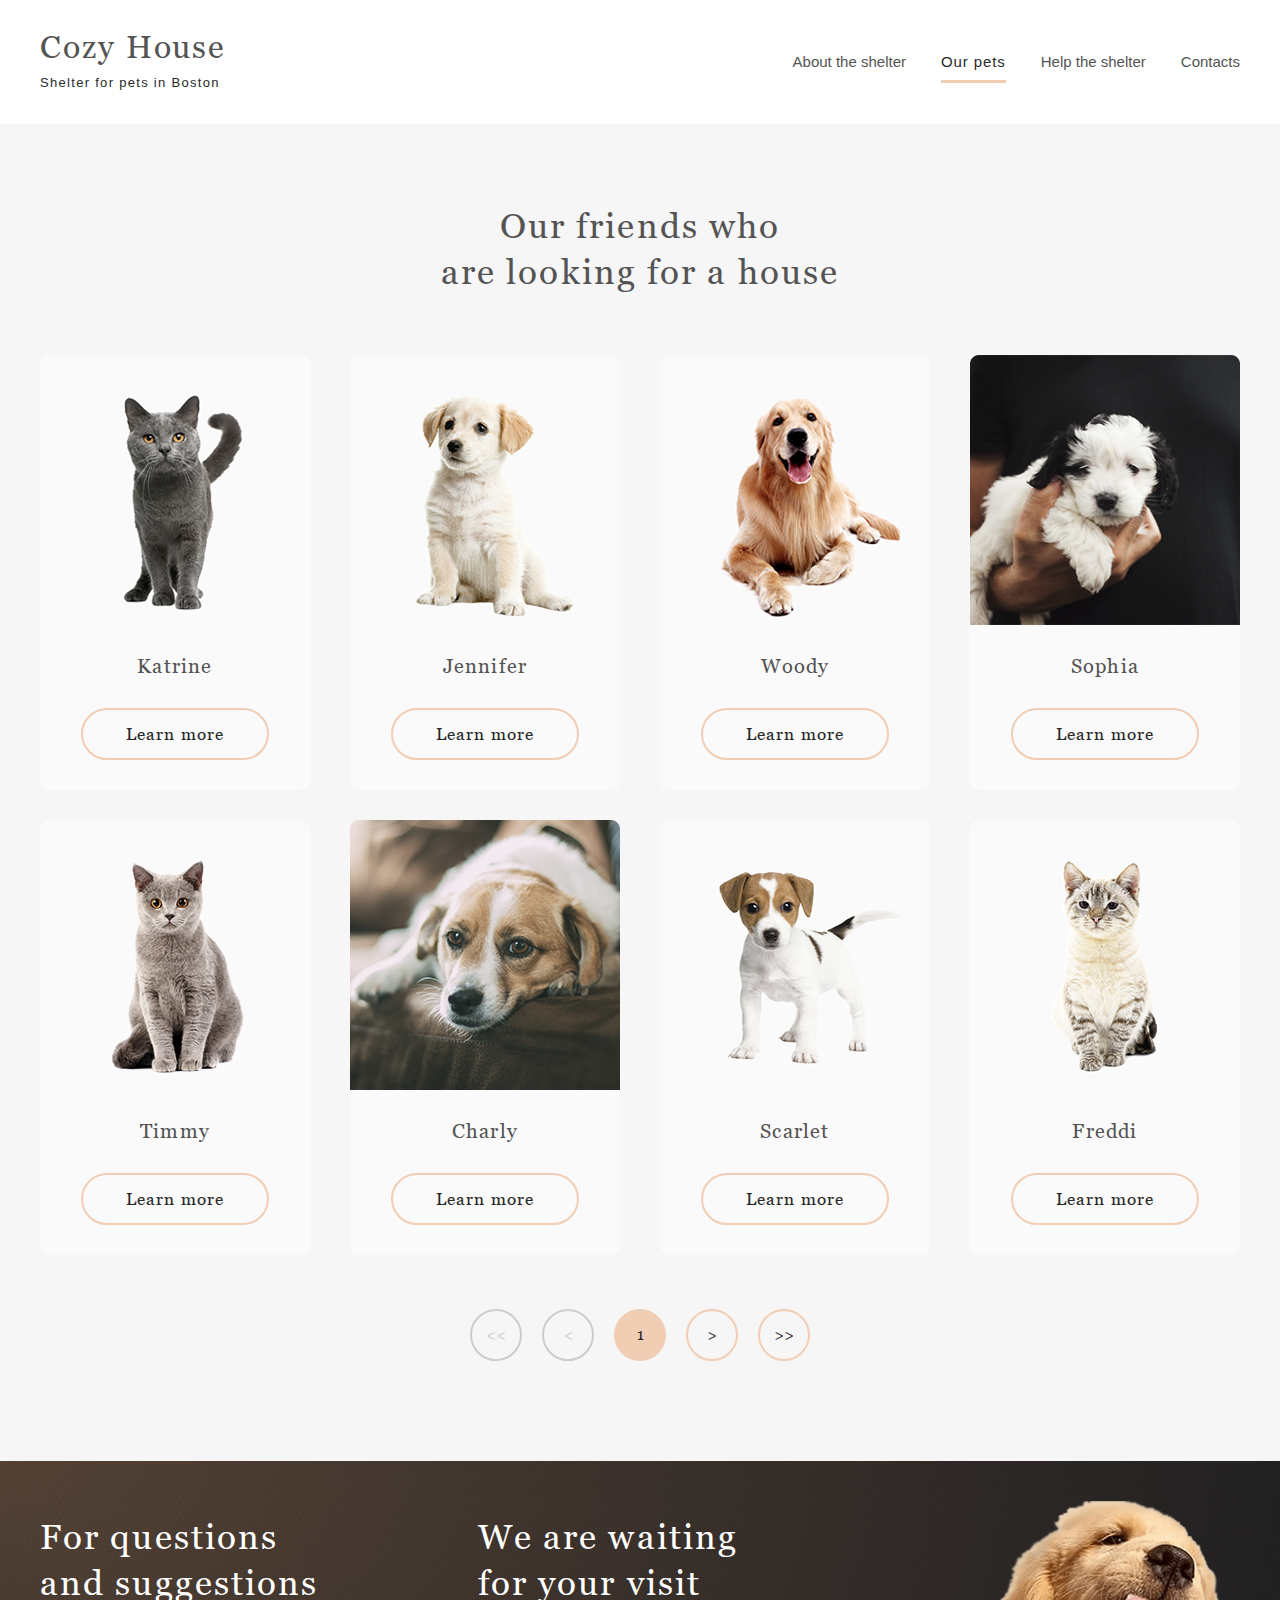
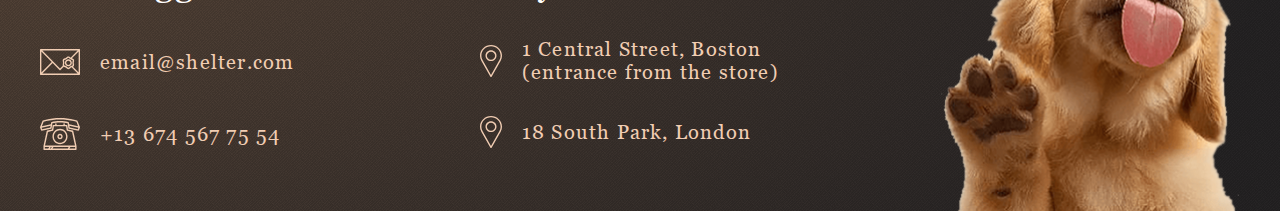
==== pages/pets/index.html @ 74ab8705 "Shelter" ====
<!DOCTYPE html>
<html lang="ru" class="page">

<head>
  <meta charset="UTF-8">
  <meta name="viewport" content="width=device-width, initial-scale=1.0">
  <link rel="shortcut icon" href="favicon.ico" type="image/x-icon">
  <meta http-equiv="X-UA-Compatible" content="ie=edge">
  <meta name="theme-color" content="#111111">
  <title>Our Pets</title>
  <link rel="preload" href="fonts/Georgia.woff2" as="font" type="font/woff2" crossorigin>
  <link rel="preload" href="fonts/GeorgiaItalic.woff2" as="font" type="font/woff2" crossorigin>
  <link rel="preload" href="fonts/ArialBlack.woff2" as="font" type="font/woff2" crossorigin>
  <link rel="preload" href="fonts/Arial-ItalicMT.woff2" as="font" type="font/woff2" crossorigin>
  <link rel="stylesheet" href="vendor.css">
  <link rel="stylesheet" href="main.css">
  <script defer src="script.js"></script>
</head>

<body class="page__body">
  <div class="site-container">
    <header class="header header--our-friends">
      <div class="container">
        <div class="header__inner">
          <div class="logo">
            <a href="#" class="logo__link logo__link--our-friends">
              <span class="logo__title logo__title--our-friends">Cozy House</span>
              <span class="logo__subtitle p logo__subtitle--our-friends">Shelter for pets in Boston</span>
            </a>
          </div>
          <nav class="nav">
            <ul class="list-reset nav__list p">
              <li class="nav__item ">
                <a href="" class="nav__link nav__link--our-friends" href="#">About the shelter</a>
              </li>
              <li class="nav__item">
                <a href="" class="nav__link  link-active--our-friends" href="#">Our pets</a>
              </li>
              <li class="nav__item">
                <a href="" class="nav__link nav__link--our-friends" href="#Help">Help the shelter</a>
              </li>
              <li class="nav__item">
                <a href="" class="nav__link nav__link--our-friends" href="#Footer" data-scroll>Contacts</a>
              </li>
            </ul>
          </nav>
        </div>
      </div>
    </header>
    <main class="main">
      <section class="our-friend section-offset">
        <div class="container">
          <div class="our-friend-inner">
            <hi class="visually-hidden">Cozy House</hi>
            <h3 class="center">
              Our friends who <br>
              are looking for a house
            </h3>
            <div class="our-friend-slider">
              <ul class="list-reset card-list">
                <li class="card-item">
                  <img src="../../assets/img2/pets-katrine.png" alt="Cat" class="card-img">
                  <h4>
                    Katrine
                  </h4>
                  <a href="" class="card-btn">
                    Learn more
                  </a>
                </li>
                <li class="card-item">
                  <img src="../../assets/img/pets-jennifer.png" alt="Cat" class="card-img">
                  <h4>
                    Jennifer
                  </h4>
                  <a href="" class="card-btn">
                    Learn more
                  </a>
                </li>
                <li class="card-item">
                  <img src="../../assets/img2/pets-woody.png" alt="Cat" class="card-img">
                  <h4>
                    Woody
                  </h4>
                  <a href="" class="card-btn">
                    Learn more
                  </a>
                </li>
                <li class="card-item">
                  <img src="../../assets/img2/pets-sofia.png" alt="Cat" class="card-img">
                  <h4>
                    Sophia
                  </h4>
                  <a href="" class="card-btn">
                    Learn more
                  </a>
                </li>
                <li class="card-item">
                  <img src="../../assets/img2/pets-timmy.png" alt="Cat" class="card-img">
                  <h4>
                    Timmy
                  </h4>
                  <a href="" class="card-btn">
                    Learn more
                  </a>
                </li>
                <li class="card-item">
                  <img src="../../assets/img2/pets-charly.png" alt="Cat" class="card-img">
                  <h4>
                    Charly
                  </h4>
                  <a href="" class="card-btn">
                    Learn more
                  </a>
                </li>
                <li class="card-item">
                  <img src="../../assets/img2/pets-scarlet.png" alt="Cat" class="card-img">
                  <h4>
                    Scarlet
                  </h4>
                  <a href="" class="card-btn">
                    Learn more
                  </a>
                </li>
                <li class="card-item">
                  <img src="../../assets/img2/pets-freddi.png" alt="Cat" class="card-img">
                  <h4>
                    Freddi
                  </h4>
                  <a href="" class="card-btn">
                    Learn more
                  </a>
                </li>
              </ul>
            </div>
            <div class="our-friend-buttons">
              <button class="btn-reset btn-slider-prev">
                &lt&lt
              </button>
              <button class="btn-reset btn-slider-prev">
                &lt
              </button>
              <button class="btn-reset btn-slider-active">
                1
              </button>
              <button class="btn-reset btn-slider-next">
                &gt
              </button>
              <button class="btn-reset btn-slider-next">
                &gt&gt
              </button>

            </div>
          </div>
        </div>

      </section>
    </main>

    <footer class="footer" id="footer">
      <div class="container">
        <div class="footer-inner">
          <div class="footer-column__rigth">
            <h3 class="footer-title__rigth">
              For questions <br> and suggestions
            </h3>
            <ul class="list-reset footer-list__rigth">
              <li class="footer-item">
                <img class="footer-link-img" src="../../assets/icons/icon-email.svg" alt="email">
                <h4 class="footer-link-title">
                  <a href="mailto:email@shelter.com" class="footer-link">

                    email@shelter.com
                  </a>
                </h4>

              </li>
              <li class="footer-item">
                <img class="footer-link-img" src="../../assets/icons/icon-phone.svg" alt="phone">
                <h4 class="footer-link-title">
                  <a href="tel:+136745677554" class="footer-link">

                    +13 674 567 75 54
                  </a>
                </h4>
              </li>
            </ul>
          </div>
          <div class="footer-column__center">
            <h3 class="footer-title__center">
              We are waiting <br> for your visit
            </h3>
            <ul class="list-reset footer-list__center">
              <li class="footer-item">
                <img class="footer-link-img" src="../../assets/icons/icon-marker.svg" alt="marker">
                <h4 class="footer-link-title">
                  <a href="https://www.google.com/maps/search/" class="footer-link">
                    1 Central Street, Boston <br> (entrance from the store)
                  </a>
                </h4>
              </li>
              <li class="footer-item">
                <img class="footer-link-img" src="../../assets/icons/icon-marker.svg" alt="marker">
                <h4 class="footer-link-title">
                  <a href="https://www.google.com/maps/search/" class="footer-link">

                    18 South Park, London
                  </a>
                </h4>
              </li>
            </ul>
          </div>

          <img src="../../assets/img/footer-puppy.png" alt="puppy" class="footer-img">
        </div>
      </div>
    </footer>

  </div>
</body>

</html>
---- pages/pets/main.css ----
:root {
  --font-family: 'Georgia', serif;
  --content-width: 1200px;
  --container-offset: 40px;
  --container-width: calc(var(--content-width) + (var(--container-offset) * 2));
  --color-primary: rgba(241, 205, 179, 1);
  --color-primary-light: rgba(253, 220, 196, 1);
  --color-light-l: #F6F6F6;
  --color-light-s: #FAFAFA;
  --color-dark-l: rgba(84, 84, 84, 1);
  --color-light-xl: rgba(255, 255, 255, 1);
  --color-dark-3xl: rgba(41, 41, 41, 1);
  --color-dark-s: rgba(205, 205, 205, 1);
  --color-dark-m: rgb(178, 178, 178);
  --color-light-xl: #FFFFFF;
}


.custom-checkbox__field:checked + .custom-checkbox__content::after {
  opacity: 1;
}

.custom-checkbox__field:focus + .custom-checkbox__content::before {
  outline: 2px solid #f00;
  outline-offset: 2px;
}

.custom-checkbox__field:disabled + .custom-checkbox__content {
  opacity: 0.4;
  pointer-events: none;
}

/* stylelint-disable */

/* @font-face {
  font-family: "Georgia";
  src: url("../../asset/fonts/Georgia.woff2") format("woff2");
  font-weight: 400;
  font-display: swap;
  font-style: normal;
} */
@font-face {
    font-family: 'Georgia';
    src: url('../../assets/fonts/Georgia.woff2') format('woff2');
    font-weight: normal;
    font-style: normal;
    font-display: swap;
}
@font-face {
  font-family: "GeorgiaItalic";
  src: url("../../asset/fonts/GeorgiaItalic.woff2") format("woff2");
  font-weight: 400;
  font-display: swap;
  font-style: italic;
}
@font-face {
  font-family: "Arial";
  src: url("../../asset/fonts/Arial.woff2") format("woff2");
  font-weight: 400;
  font-display: swap;
  font-style: normal;
}
@font-face {
  font-family: "Arial-ItalicMT";
  src: url("../../asset/fonts/Arial-ItalicMT.woff2") format("woff2");
  font-weight: 400;
  font-display: swap;
  font-style: italic;
}
html {
  -webkit-box-sizing: border-box;
  box-sizing: border-box;
}

*,
*::before,
*::after {
  -webkit-box-sizing: inherit;
  box-sizing: inherit;
  font-weight: normal;
  letter-spacing: normal;
  margin: 0;
  scroll-behavior: smooth;
}

.page {
  height: 100%;
  font-family: var(--font-family, sans-serif);
  -webkit-text-size-adjust: 100%;
  scroll-behavior: smooth;
}

.page__body {
  margin: 0;
  min-width: 320px;
  min-height: 100%;
  font-size: 16px;
}

img {
  height: auto;
  max-width: 100%;
  -o-object-fit: cover;
  object-fit: cover;
}

a {
  text-decoration: none;
  letter-spacing: 0.06em;
  cursor: pointer;
}

.site-container {
  overflow: hidden;
}

.is-hidden {
  display: none !important;
  /* stylelint-disable-line declaration-no-important */
}

.btn-reset {
  border: none;
  padding: 0;
  background: transparent;
  cursor: pointer;
}

.list-reset {
  list-style: none;
  margin: 0;
  padding: 0;
}

.input-reset {
  -webkit-appearance: none;
  -moz-appearance: none;
  appearance: none;
  border: none;
  border-radius: 0;
  background-color: #fff;
}
.input-reset::-webkit-search-decoration, .input-reset::-webkit-search-cancel-button, .input-reset::-webkit-search-results-button, .input-reset::-webkit-search-results-decoration {
  display: none;
}

.visually-hidden {
  position: absolute;
  overflow: hidden;
  margin: -1px;
  border: 0;
  padding: 0;
  width: 1px;
  height: 1px;
  clip: rect(0 0 0 0);
}

.container {
  margin: 0 auto;
  padding: 0 var(--container-offset);
  max-width: var(--container-width);
}

.js-focus-visible :focus:not(.focus-visible) {
  outline: none;
}

.centered {
  text-align: center;
}

.dis-scroll {
  position: fixed;
  left: 0;
  top: 0;
  overflow: hidden;
  width: 100%;
  height: 100vh;
  -ms-scroll-chaining: none;
  overscroll-behavior: none;
}

.page--ios .dis-scroll {
  position: relative;
}

.section-offset {
  padding: 80px 0 100px 0;
}

p, .p {
  font-family: "Arial", sans-serif;
  font-style: normal;
  font-weight: 400;
  font-size: 0.9375em;
  line-height: 155%;
}

.p-s {
  font-family: "Arial";
  font-style: italic;
  font-weight: 400;
  font-size: 0.75em;
  line-height: 150%;
  color: var(--color-dark-m);
}

h1 {
  letter-spacing: 0.06em;
  margin: 0;
}

h2 {
  font-size: 2.75em;
  line-height: 57px;
  color: var(--color--light-xl);
}

h2 {
  font-size: 2.75em;
  line-height: 130%;
  color: var(--color-light-xl);
}

h3 {
  font-size: 2.1875em;
  line-height: 130%;
  letter-spacing: 0.06em;
  color: var(--color-dark-l);
}

h4 {
  font-size: 1.25em;
  line-height: 115%;
  letter-spacing: 0.06em;
  color: var(--color-dark-l);
}

h5 {
  font-size: 1.0625em;
  line-height: 110%;
  letter-spacing: 0.06em;
  color: var(--color-dark-l);
}

.btn {
  font-size: 1.06em;
  line-height: 130%;
  letter-spacing: 0.06em;
  color: var(--color-dark-3xl);
  padding: 15px 45px;
  background: var(--color-primary);
  border-radius: 100px;
  transition: all 0.3s;
}

.btn:hover{
  background: var(--color-primary-light);
 transition: all 0.3s;
}
.card-btn {
  font-size: 1.0625em;
  line-height: 130%;
  letter-spacing: 0.06em;
  color: var(--color-dark-3xl);
  padding: 13px 43px;
  background: transparent;
  border: 2px solid var(--color-primary);
  border-radius: 100px;
  transition: all 0.3s;
}

.card-btn:hover{
  background-color: var(--color-primary-light);
  transition: all 0.3s;}

.center {
  text-align: center;
  margin-bottom: 60px;
}

.header--our-friends {
  background-color: var(--color-light-xl);
  padding: 30px 0;
}

.header__inner {
  display: -webkit-box;
  display: -ms-flexbox;
  display: flex;
  -webkit-box-align: center;
  -ms-flex-align: center;
  align-items: center;
  -webkit-box-pack: justify;
  -ms-flex-pack: justify;
  justify-content: space-between;
}
.logo__link--our-friends {
    display: flex;
  flex-direction: column;
  
  margin: 0;
  color: var(--color-dark-l);
}
.logo__title--our-friends {
  font-family: 'Georgia';
  font-style: normal;
  font-weight: 400;
  font-size: 32px;
  line-height: 110%;
  letter-spacing: 0.06em;
  color: var(--color-primary);
  line-height: 110%;
  margin-bottom: 8px;
  color: var(--color-dark-l);
}



.logo__subtitle--our-friends {
  font-family: "Arial";
  font-style: normal;
  font-weight: 400;
  font-size: 13px;
  line-height: 160%;
  letter-spacing: 0.1em;
  color: var(--color-dark-3xl);
}

.nav__list {
  display: -webkit-box;
  display: -ms-flexbox;
  display: flex;
  -webkit-box-pack: justify;
  -ms-flex-pack: justify;
  justify-content: space-between;
  -webkit-box-align: center;
  -ms-flex-align: center;
  align-items: center;
  gap: 35px;
}

.nav__link--our-friends {
  position: relative;
  line-height: 160%;
  letter-spacing:0;
  color: var(--color-dark-l);
  -webkit-transition: all 0.5s;
  -o-transition: all 0.5s;
  transition: all 0.5s;
  padding: 10px 0;
}

.nav__link--our-friends::before {
  position: absolute;
  content: "";
  width: 0;
  left: 0;
  background-color: var(--color-primary);
  height: 3px;
  bottom: -2px;
  -webkit-transition: all 0.5s;
  -o-transition: all 0.5s;
  transition: all 0.5s;
}

.nav__link--our-friends:hover::before {
  width: 100%;
  right: auto;
  left: 0;
}

.link-active--our-friends {
  color: var(--color-dark-3xl);
  padding: 10px 0;
  border-bottom: 3px solid var(--color-primary);
}

.our-friend {
  background-color: var(--color-light-l);
}

.our-friend-inner {
  display: -webkit-box;
  display: -ms-flexbox;
  display: flex;
  -webkit-box-orient: vertical;
  -webkit-box-direction: normal;
  -ms-flex-direction: column;
  flex-direction: column;
}

.our-friend-slider {
  display: -webkit-box;
  display: -ms-flexbox;
  display: flex;
  -webkit-box-align: center;
  -ms-flex-align: center;
  align-items: center;
  -webkit-box-pack: justify;
  -ms-flex-pack: justify;
  justify-content: space-between;
  margin-bottom: 54px;
}

.card-list {
  display: -webkit-box;
  display: -ms-flexbox;
  display: flex;
  -webkit-box-align: center;
  -ms-flex-align: center;
  align-items: center;
  -webkit-box-pack: justify;
  -ms-flex-pack: justify;
  justify-content: space-between;
  flex-wrap: wrap;
  gap: 30px 40px;
}

.card-item {
  display: -webkit-box;
  display: -ms-flexbox;
  display: flex;
  -webkit-box-align: center;
  -ms-flex-align: center;
  align-items: center;
  -webkit-box-pack: justify;
  -ms-flex-pack: justify;
  justify-content: space-between;
  -webkit-box-orient: vertical;
  -webkit-box-direction: normal;
  -ms-flex-direction: column;
  flex-direction: column;
  background-color: var(--color-light-s);
  padding-bottom: 30px;
  border-radius: 9px;
  transition: all 0.3s;
}

.card-item:hover{
  box-shadow: 0px 2px 35px 14px rgba(13, 13, 13, 0.04);
  transition: all 0.3s;
}
.card-img {
  margin-bottom: 30px;
}

.card-item h4 {
  margin-bottom: 30px;
}
.card-item:hover .card-btn{
 border-color: var(--color-primary-light); 
 background-color: var(--color-primary-light);
transition: all 0.3s;
}


.btn-slider {
  display: -webkit-box;
  display: -ms-flexbox;
  display: flex;
  -webkit-box-pack: center;
  -ms-flex-pack: center;
  justify-content: center;
  -webkit-box-align: center;
  -ms-flex-align: center;
  align-items: center;
  width: 52px;
  height: 52px;
  border: 2px solid var(--color-primary);
  -webkit-box-sizing: border-box;
  box-sizing: border-box;
  border-radius: 100%;
  -webkit-transition: 0.5s;
  -o-transition: 0.5s;
  transition: 0.5s;
}

.btn-slider:hover {
  background-color: var(--color-primary);
  -webkit-transition: 0.5s;
  -o-transition: 0.5s;
  transition: 0.5s;
}

.our-friend__link {
  -ms-flex-item-align: center;
  -ms-grid-row-align: center;
  align-self: center;
  -webkit-box-flex: 0;
  -ms-flex-positive: 0;
  flex-grow: 0;
}

.our-friend-buttons {
  display: -webkit-box;
  display: -ms-flexbox;
  display: flex;
  -webkit-box-pack: center;
  -ms-flex-pack: center;
  justify-content: center;
  -webkit-box-align: center;
  -ms-flex-align: center;
  align-items: center;
  gap: 20px;
}

.btn-slider-prev {
  color: var(--color-dark-s);
  width: 52px;
  height: 52px;
  border: 2px solid var(--color-dark-s);
  border-radius: 100px;
}

.btn-slider-active {
  color: var(--color-dark-3xl);
  width: 52px;
  height: 52px;
  background-color: var(--color-primary);
  border-radius: 100px;
}

.btn-slider-next {
  color: var(--color-dark-3xl);
  width: 52px;
  height: 52px;
  border: 2px solid var(--color-primary);
  border-radius: 100px;
}

.footer {
  background: url("../../assets/img/backgroung.png"), radial-gradient(100% 215.42% at 0% 0%, #5B483A 0%, #262425 100%), #211F20;
  padding-top: 40px;
}

.footer-inner {
  display: -webkit-box;
  display: -ms-flexbox;
  display: flex;
  -webkit-box-pack: justify;
  -ms-flex-pack: justify;
  justify-content: space-between;

}

.footer-title__rigth {
  color: var(--color-light-xl);
  margin-bottom: 40px;
  margin-top: 14px;
  letter-spacing: 0.06em;
}

.footer-list__rigth {
  display: flex;
  flex-direction: column;
}
.footer-list__rigth .footer-item:first-child{
  margin-bottom: 40px;
}

.footer-title__center {
  color: var(--color-light-xl);
  margin-bottom: 32px;
  margin-top: 14px;
  letter-spacing: 0.06em;
  margin-left: -2px;
}

.footer-list__center {
  display: -webkit-box;
  display: -ms-flexbox;
  display: flex;
  -webkit-box-orient: vertical;
  -webkit-box-direction: normal;
  -ms-flex-direction: column;
  flex-direction: column;
}

.footer-list__center .footer-item:first-child{
  margin-bottom: 32px;
}
.footer-item {
  display: flex;
 
}

.footer-item{
  display: flex;
  align-items: center;
  justify-content:left;
}

.footer-link {
  font-weight: normal;
  color: var(--color-primary);
}
.footer-link-img {
  margin-right: 20px;
}
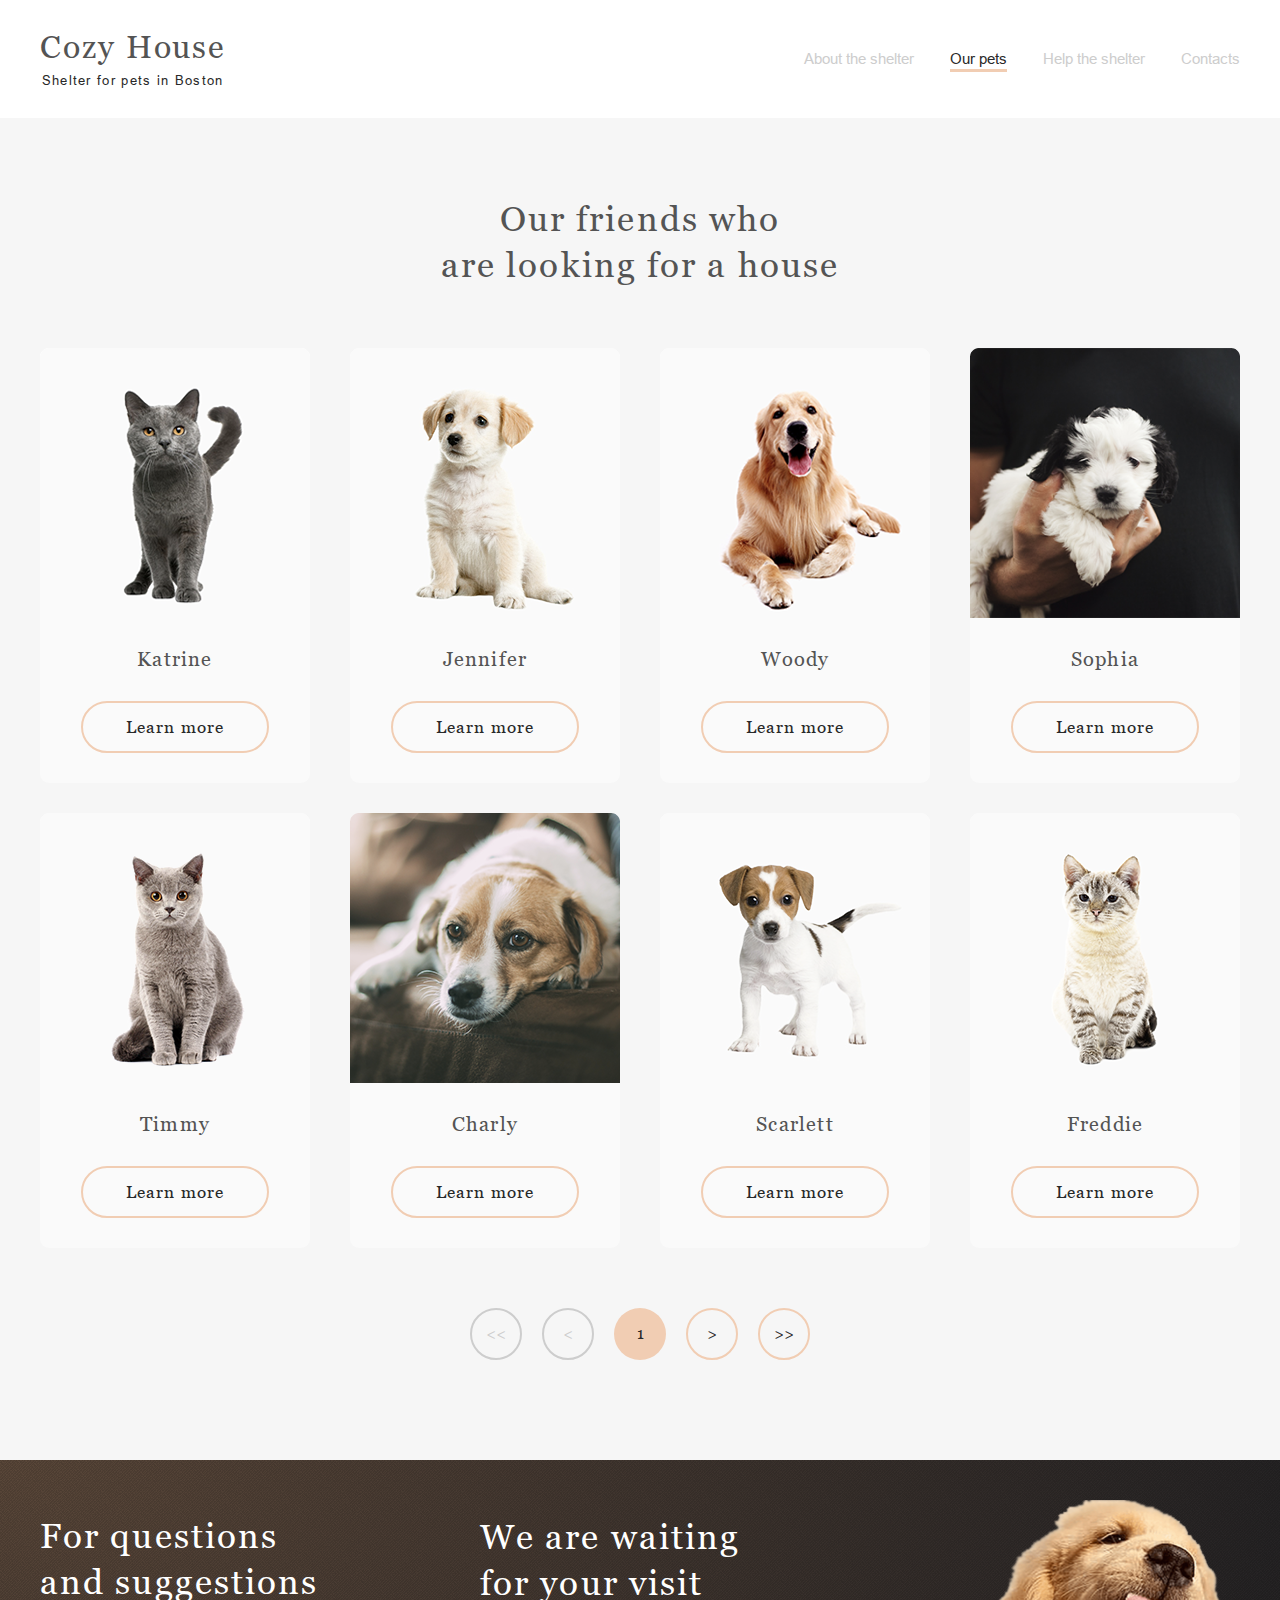
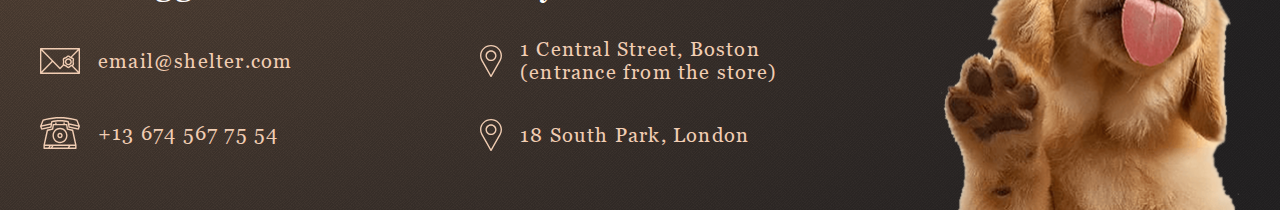
==== commit 7b8b0478: "pet968-768-320px" ====
--- a/pages/pets/index.html
+++ b/pages/pets/index.html
@@ -14,6 +14,7 @@
   <link rel="preload" href="fonts/Arial-ItalicMT.woff2" as="font" type="font/woff2" crossorigin>
   <link rel="stylesheet" href="vendor.css">
   <link rel="stylesheet" href="main.css">
+  <link rel="stylesheet" href="media768px.css">
   <script defer src="script.js"></script>
 </head>
 
@@ -23,37 +24,44 @@
       <div class="container">
         <div class="header__inner">
           <div class="logo">
-            <a href="#" class="logo__link logo__link--our-friends">
+            <a href="../main/index.html" class="logo__link logo__link--our-friends">
               <span class="logo__title logo__title--our-friends">Cozy House</span>
-              <span class="logo__subtitle p logo__subtitle--our-friends">Shelter for pets in Boston</span>
+              <span class="logo__subtitle p logo__subtitle--our-friends">
+                Shelter for pets in Boston
+              </span>
             </a>
           </div>
           <nav class="nav">
-            <ul class="list-reset nav__list p">
+            <ul class="list-reset p nav__list ">
               <li class="nav__item ">
-                <a href="" class="nav__link nav__link--our-friends" href="#">About the shelter</a>
+                <a class="nav__link nav__link--our-friends" href="../main/index.html">About the shelter</a>
               </li>
               <li class="nav__item">
-                <a href="" class="nav__link  link-active--our-friends" href="#">Our pets</a>
+                <a class="nav__link  link-active--our-friends" href="#">Our pets</a>
               </li>
               <li class="nav__item">
-                <a href="" class="nav__link nav__link--our-friends" href="#Help">Help the shelter</a>
+                <a class="nav__link nav__link--our-friends" href="../main/index.html#help">Help the shelter</a>
               </li>
               <li class="nav__item">
-                <a href="" class="nav__link nav__link--our-friends" href="#Footer" data-scroll>Contacts</a>
+                <a class="nav__link nav__link--our-friends" href="#footer" data-scroll>Contacts</a>
               </li>
             </ul>
           </nav>
         </div>
       </div>
+      <a class="burger">
+        <span></span>
+        <span></span>
+        <span></span>
+      </a>
     </header>
     <main class="main">
       <section class="our-friend section-offset">
         <div class="container">
           <div class="our-friend-inner">
-            <hi class="visually-hidden">Cozy House</hi>
+            <h1 class="visually-hidden">Cozy House</h1>
             <h3 class="center">
-              Our friends who <br>
+              Our friends who<br>
               are looking for a house
             </h3>
             <div class="our-friend-slider">
@@ -115,7 +123,7 @@
                 <li class="card-item">
                   <img src="../../assets/img2/pets-scarlet.png" alt="Cat" class="card-img">
                   <h4>
-                    Scarlet
+                    Scarlett
                   </h4>
                   <a href="" class="card-btn">
                     Learn more
@@ -124,7 +132,7 @@
                 <li class="card-item">
                   <img src="../../assets/img2/pets-freddi.png" alt="Cat" class="card-img">
                   <h4>
-                    Freddi
+                    Freddie
                   </h4>
                   <a href="" class="card-btn">
                     Learn more
@@ -133,20 +141,20 @@
               </ul>
             </div>
             <div class="our-friend-buttons">
-              <button class="btn-reset btn-slider-prev">
-                &lt&lt
-              </button>
-              <button class="btn-reset btn-slider-prev">
-                &lt
+              <button class="btn-reset btn-slider-prev" data-state="disabled">
+                &lt;&lt;
+              </button>
+              <button class="btn-reset btn-slider-prev" data-state="disabled">
+                &lt;
               </button>
               <button class="btn-reset btn-slider-active">
                 1
               </button>
               <button class="btn-reset btn-slider-next">
-                &gt
+                &gt;
               </button>
               <button class="btn-reset btn-slider-next">
-                &gt&gt
+                &gt;&gt;
               </button>
 
             </div>
@@ -159,57 +167,61 @@
     <footer class="footer" id="footer">
       <div class="container">
         <div class="footer-inner">
-          <div class="footer-column__rigth">
-            <h3 class="footer-title__rigth">
-              For questions <br> and suggestions
-            </h3>
-            <ul class="list-reset footer-list__rigth">
-              <li class="footer-item">
-                <img class="footer-link-img" src="../../assets/icons/icon-email.svg" alt="email">
-                <h4 class="footer-link-title">
-                  <a href="mailto:email@shelter.com" class="footer-link">
-
-                    email@shelter.com
-                  </a>
-                </h4>
-
-              </li>
-              <li class="footer-item">
-                <img class="footer-link-img" src="../../assets/icons/icon-phone.svg" alt="phone">
-                <h4 class="footer-link-title">
-                  <a href="tel:+136745677554" class="footer-link">
-
-                    +13 674 567 75 54
-                  </a>
-                </h4>
-              </li>
-            </ul>
+          <div class="footer-description">
+
+            <div class="footer-column__rigth">
+              <h3 class="footer-title__rigth">
+                For questions and suggestions
+              </h3>
+              <ul class="list-reset footer-list__rigth">
+                <li class="footer-item">
+
+                  <a class="footer-link-title" target="_blank" href="mailto:email@shelter.com">
+                    <img class="footer-link-img" src="../../assets/icons/icon-email.svg" alt="email">
+                    <span class="footer-link">
+                      email@shelter.com
+                    </span>
+                  </a>
+
+                </li>
+                <li class="footer-item">
+
+                  <a class="footer-link-title" target="_blank" href="tel:+136745677554">
+                    <img class="footer-link-img" src="../../assets/icons/icon-phone.svg" alt="phone">
+                    <span class="footer-link">
+                      +13 674 567 75 54
+                    </span>
+                  </a>
+                </li>
+              </ul>
+            </div>
+            <div class="footer-column__center">
+              <h3 class="footer-title__center">
+                We are waiting for your visit
+              </h3>
+              <ul class="list-reset footer-list__center">
+                <li class="footer-item">
+                  <a class="footer-link-title" target="_blank" href="https://www.google.com/maps/search/">
+                    <img class="footer-link-img" src="../../assets/icons/icon-marker.svg" alt="marker">
+
+                    <span class="footer-link">
+                      1 Central Street, Boston <br> (entrance from the store)
+                    </span>
+                  </a>
+                </li>
+                <li class="footer-item">
+                  <a class="footer-link-title" target="_blank" href="https://www.google.com/maps/search/">
+                    <img class="footer-link-img" src="../../assets/icons/icon-marker.svg" alt="marker">
+
+                    <span class="footer-link">
+
+                      18 South Park, London
+                    </span>
+                  </a>
+                </li>
+              </ul>
+            </div>
           </div>
-          <div class="footer-column__center">
-            <h3 class="footer-title__center">
-              We are waiting <br> for your visit
-            </h3>
-            <ul class="list-reset footer-list__center">
-              <li class="footer-item">
-                <img class="footer-link-img" src="../../assets/icons/icon-marker.svg" alt="marker">
-                <h4 class="footer-link-title">
-                  <a href="https://www.google.com/maps/search/" class="footer-link">
-                    1 Central Street, Boston <br> (entrance from the store)
-                  </a>
-                </h4>
-              </li>
-              <li class="footer-item">
-                <img class="footer-link-img" src="../../assets/icons/icon-marker.svg" alt="marker">
-                <h4 class="footer-link-title">
-                  <a href="https://www.google.com/maps/search/" class="footer-link">
-
-                    18 South Park, London
-                  </a>
-                </h4>
-              </li>
-            </ul>
-          </div>
-
           <img src="../../assets/img/footer-puppy.png" alt="puppy" class="footer-img">
         </div>
       </div>
--- a/pages/pets/main.css
+++ b/pages/pets/main.css
@@ -30,15 +30,6 @@
   pointer-events: none;
 }
 
-/* stylelint-disable */
-
-/* @font-face {
-  font-family: "Georgia";
-  src: url("../../asset/fonts/Georgia.woff2") format("woff2");
-  font-weight: 400;
-  font-display: swap;
-  font-style: normal;
-} */
 @font-face {
     font-family: 'Georgia';
     src: url('../../assets/fonts/Georgia.woff2') format('woff2');
@@ -48,21 +39,21 @@
 }
 @font-face {
   font-family: "GeorgiaItalic";
-  src: url("../../asset/fonts/GeorgiaItalic.woff2") format("woff2");
+  src: url("../../assets/fonts/GeorgiaItalic.woff2") format("woff2");
   font-weight: 400;
   font-display: swap;
   font-style: italic;
 }
 @font-face {
   font-family: "Arial";
-  src: url("../../asset/fonts/Arial.woff2") format("woff2");
+  src: url("../../assets/fonts/Arial.woff2") format("woff2");
   font-weight: 400;
   font-display: swap;
   font-style: normal;
 }
 @font-face {
   font-family: "Arial-ItalicMT";
-  src: url("../../asset/fonts/Arial-ItalicMT.woff2") format("woff2");
+  src: url("../../assets/fonts/Arial-ItalicMT.woff2") format("woff2");
   font-weight: 400;
   font-display: swap;
   font-style: italic;
@@ -86,7 +77,7 @@
 .page {
   height: 100%;
   font-family: var(--font-family, sans-serif);
-  -webkit-text-size-adjust: 100%;
+  
   scroll-behavior: smooth;
 }
 
@@ -272,7 +263,9 @@
 
 .card-btn:hover{
   background-color: var(--color-primary-light);
-  transition: all 0.3s;}
+  transition: all 0.3s;
+  border: 2px solid var(--color-primary-light);
+}
 
 .center {
   text-align: center;
@@ -282,23 +275,28 @@
 .header--our-friends {
   background-color: var(--color-light-xl);
   padding: 30px 0;
+  position: fixed;   
+  right: 0;
+  left: 0;
+  top: 0; 
 }
 
 .header__inner {
-  display: -webkit-box;
-  display: -ms-flexbox;
-  display: flex;
-  -webkit-box-align: center;
-  -ms-flex-align: center;
-  align-items: center;
-  -webkit-box-pack: justify;
-  -ms-flex-pack: justify;
+  
+  
+  display: flex;
+  
+  align-items: center;
+  
   justify-content: space-between;
-}
+  
+}
+
+
 .logo__link--our-friends {
-    display: flex;
+  display: flex;
   flex-direction: column;
-  
+  text-align: center;
   margin: 0;
   color: var(--color-dark-l);
 }
@@ -315,132 +313,135 @@
   color: var(--color-dark-l);
 }
 
-
-
 .logo__subtitle--our-friends {
   font-family: "Arial";
   font-style: normal;
   font-weight: 400;
   font-size: 13px;
-  line-height: 160%;
+  line-height: 15px;
   letter-spacing: 0.1em;
+  /* text-align: right; */
   color: var(--color-dark-3xl);
 }
 
 .nav__list {
-  display: -webkit-box;
-  display: -ms-flexbox;
-  display: flex;
-  -webkit-box-pack: justify;
-  -ms-flex-pack: justify;
+  display: flex;
   justify-content: space-between;
-  -webkit-box-align: center;
-  -ms-flex-align: center;
-  align-items: center;
-  gap: 35px;
+  align-items: center;
+  gap: 36px;
 }
 
 .nav__link--our-friends {
   position: relative;
   line-height: 160%;
-  letter-spacing:0;
-  color: var(--color-dark-l);
-  -webkit-transition: all 0.5s;
-  -o-transition: all 0.5s;
+  color: var(--color-dark-s);
   transition: all 0.5s;
-  padding: 10px 0;
-}
-
-.nav__link--our-friends::before {
-  position: absolute;
-  content: "";
-  width: 0;
-  left: 0;
-  background-color: var(--color-primary);
-  height: 3px;
-  bottom: -2px;
-  -webkit-transition: all 0.5s;
-  -o-transition: all 0.5s;
+  letter-spacing: 0 ;
+  padding-bottom: 2px;
+  border-bottom: 3px solid transparent;
+}
+
+.nav__link:hover{
+  color: var(--color-dark-3xl);
   transition: all 0.5s;
-}
-
+  padding-bottom: 2px; 
+  border-bottom: 3px solid var(--color-primary);
+  
+}
 .nav__link--our-friends:hover::before {
   width: 100%;
   right: auto;
   left: 0;
 }
 
+.burger {
+  display: none;
+  flex-direction: column;
+  justify-content: space-between;
+  width: 30px;
+  height: 22px;
+  background-color: transparent;
+  position: absolute;
+  top: 50px;
+  right: 53px;
+  z-index: 99;
+  gap: 9px;
+  transition: all 0.3s;
+}
+
+.burger span {
+  height: 2px;
+  width: 100%;
+  background-color: var(--color-primary);
+  
+}
+.burger--active{
+  transform: rotate(90deg);
+}
+.nav--active .nav__link{
+  color: var(--color-dark-s);
+}
 .link-active--our-friends {
+  font-weight: normal;
   color: var(--color-dark-3xl);
-  padding: 10px 0;
+  padding-bottom: 2px;
   border-bottom: 3px solid var(--color-primary);
+  letter-spacing: normal;
 }
 
 .our-friend {
   background-color: var(--color-light-l);
+  padding-top: 197px;
 }
 
 .our-friend-inner {
-  display: -webkit-box;
-  display: -ms-flexbox;
-  display: flex;
-  -webkit-box-orient: vertical;
-  -webkit-box-direction: normal;
-  -ms-flex-direction: column;
+  display: flex;
+  
   flex-direction: column;
 }
 
 .our-friend-slider {
-  display: -webkit-box;
-  display: -ms-flexbox;
-  display: flex;
-  -webkit-box-align: center;
-  -ms-flex-align: center;
-  align-items: center;
-  -webkit-box-pack: justify;
-  -ms-flex-pack: justify;
+  display: flex;
+  align-items: center;
   justify-content: space-between;
-  margin-bottom: 54px;
+  margin-bottom: 60px;
 }
 
 .card-list {
-  display: -webkit-box;
-  display: -ms-flexbox;
-  display: flex;
-  -webkit-box-align: center;
-  -ms-flex-align: center;
-  align-items: center;
-  -webkit-box-pack: justify;
-  -ms-flex-pack: justify;
+  
+  display: flex;
+  
+  align-items: center;
+  
   justify-content: space-between;
   flex-wrap: wrap;
   gap: 30px 40px;
 }
 
 .card-item {
-  display: -webkit-box;
-  display: -ms-flexbox;
-  display: flex;
-  -webkit-box-align: center;
-  -ms-flex-align: center;
-  align-items: center;
-  -webkit-box-pack: justify;
-  -ms-flex-pack: justify;
+  
+  
+  display: flex;
+  
+  align-items: center;
+  
   justify-content: space-between;
-  -webkit-box-orient: vertical;
-  -webkit-box-direction: normal;
-  -ms-flex-direction: column;
+  
   flex-direction: column;
   background-color: var(--color-light-s);
   padding-bottom: 30px;
   border-radius: 9px;
   transition: all 0.3s;
+  background-color: var(--color-light-s)
+  
 }
 
 .card-item:hover{
   box-shadow: 0px 2px 35px 14px rgba(13, 13, 13, 0.04);
   transition: all 0.3s;
-}
+  background: #FFFFFF;
+}
+
 .card-img {
   margin-bottom: 30px;
 }
@@ -456,14 +457,13 @@
 
 
 .btn-slider {
-  display: -webkit-box;
-  display: -ms-flexbox;
+  
+  
   display: flex;
   -webkit-box-pack: center;
   -ms-flex-pack: center;
   justify-content: center;
-  -webkit-box-align: center;
-  -ms-flex-align: center;
+  
   align-items: center;
   width: 52px;
   height: 52px;
@@ -471,16 +471,12 @@
   -webkit-box-sizing: border-box;
   box-sizing: border-box;
   border-radius: 100%;
-  -webkit-transition: 0.5s;
-  -o-transition: 0.5s;
-  transition: 0.5s;
+  transition: all 0.5s;
 }
 
 .btn-slider:hover {
   background-color: var(--color-primary);
-  -webkit-transition: 0.5s;
-  -o-transition: 0.5s;
-  transition: 0.5s;
+  transition: all  0.5s;
 }
 
 .our-friend__link {
@@ -493,14 +489,13 @@
 }
 
 .our-friend-buttons {
-  display: -webkit-box;
-  display: -ms-flexbox;
+  
+  
   display: flex;
   -webkit-box-pack: center;
   -ms-flex-pack: center;
   justify-content: center;
-  -webkit-box-align: center;
-  -ms-flex-align: center;
+  
   align-items: center;
   gap: 20px;
 }
@@ -511,14 +506,18 @@
   height: 52px;
   border: 2px solid var(--color-dark-s);
   border-radius: 100px;
-}
-
+  
+}
+[data-state="disabled"]{
+  cursor: unset;
+}
 .btn-slider-active {
   color: var(--color-dark-3xl);
   width: 52px;
   height: 52px;
   background-color: var(--color-primary);
   border-radius: 100px;
+  cursor: unset;
 }
 
 .btn-slider-next {
@@ -527,30 +526,36 @@
   height: 52px;
   border: 2px solid var(--color-primary);
   border-radius: 100px;
+  transition: all 0.3s;
+}
+
+.btn-slider-next:hover{
+background-color:var(--color-primary-light);
+border: 2px solid var(--color-primary-light);
+transition: all 0.3s;
 }
 
 .footer {
-  background: url("../../assets/img/backgroung.png"), radial-gradient(100% 215.42% at 0% 0%, #5B483A 0%, #262425 100%), #211F20;
+  background: url("../../assets/img/background.png"), radial-gradient(100% 215.42% at 0% 0%, #5B483A 0%, #262425 100%), #211F20;
   padding-top: 40px;
 }
 
 .footer-inner {
-  display: -webkit-box;
-  display: -ms-flexbox;
-  display: flex;
-  -webkit-box-pack: justify;
-  -ms-flex-pack: justify;
+  display: flex;
   justify-content: space-between;
-
-}
-
+  
+}
+.footer-description{
+  display: flex;
+  gap: 140px;
+}
 .footer-title__rigth {
   color: var(--color-light-xl);
   margin-bottom: 40px;
   margin-top: 14px;
   letter-spacing: 0.06em;
-}
-
+  width: 300px;
+}
 .footer-list__rigth {
   display: flex;
   flex-direction: column;
@@ -562,39 +567,50 @@
 .footer-title__center {
   color: var(--color-light-xl);
   margin-bottom: 32px;
-  margin-top: 14px;
-  letter-spacing: 0.06em;
-  margin-left: -2px;
+  margin-top: 15px;
+  letter-spacing: 0.06em;
+  width: 300px;
 }
 
 .footer-list__center {
-  display: -webkit-box;
-  display: -ms-flexbox;
-  display: flex;
-  -webkit-box-orient: vertical;
-  -webkit-box-direction: normal;
-  -ms-flex-direction: column;
+  display: flex;
   flex-direction: column;
 }
 
 .footer-list__center .footer-item:first-child{
-  margin-bottom: 32px;
-}
+  margin-bottom: 35px;
+}
+
 .footer-item {
   display: flex;
- 
 }
 
 .footer-item{
   display: flex;
   align-items: center;
   justify-content:left;
+}
+.footer-link-title{
+  font-size: 1.25em;
+  line-height: 115%;
+  display: flex;
+  align-items: center;
+  gap: 18px;
+  align-self: center;
 }
 
 .footer-link {
   font-weight: normal;
   color: var(--color-primary);
-}
-.footer-link-img {
-  margin-right: 20px;
-}+  letter-spacing: 0.06em;
+  text-align: left;
+}
+.footer-link:hover{
+ color: var(--color-primary-light);
+}
+
+.footer-img{
+  max-width: 300px;
+}
+
+
--- a/pages/pets/media768px.css
+++ b/pages/pets/media768px.css
@@ -0,0 +1,196 @@
+
+
+@media( max-width: 1200px){
+ .section-offset {
+  padding: 200px 0 75px 0;
+}
+  .card-list{
+  gap: 40px;
+  }
+  .footer-description{
+    gap: 40px;
+  }
+  .footer-inner{
+  flex-direction: column;
+  align-items: center;
+  gap: 65px;
+  }
+  .nav__item {
+    margin-top: 0; 
+}
+
+}
+@media( max-width: 968px){
+:root{
+--container-offset: 30px;
+}
+.card-item:nth-child(n + 7)  {
+  display: none;
+}
+
+
+.header {
+    padding: 30px 0 30px 0;
+  }
+
+  .center {
+  text-align: center;
+  margin-bottom: 30px;
+}
+.our-friend-slider{
+  margin: 0 auto;
+  margin-bottom: 40px;
+}
+ .card-list{
+   justify-content: center;
+   gap: 30px 40px;
+ }
+
+
+
+.footer-title__rigth,
+.footer-title__center {
+margin-top: 0;
+}
+.footer{
+  padding-top: 30px;
+}
+}
+@media (max-width: 768px) {
+
+.site-container{
+  position: relative;
+  /* overflow-x: hidden; */
+}
+
+.logo{
+  z-index: 999;
+}
+
+.hero{
+  padding-top: 150px;
+}
+
+.hero-inner {
+  flex-wrap: wrap;
+  
+ }
+
+.hero__description {
+  display: flex;
+  flex-direction: column;
+  margin: 0 auto;
+  margin-bottom: 100px;
+}
+
+
+
+.hero-title {
+  margin-top: 0;
+}
+
+
+.hero__link {
+  margin: 0 auto;
+}
+
+.hero-img {
+  max-width: 570px;
+  margin-left: auto;
+}
+
+
+}
+
+
+
+@media (max-width: 760px){
+:root {
+    --container-offset: 10px;
+ }
+h2, h3{
+  font-size: calc(25px + 16 * ((100vw - 320px) / (1280 - 320)));;
+  line-height: 130%;
+}
+.burger{
+  display: flex;
+}
+
+
+.section-offset {
+  padding: 162px 0 42px 0;
+}
+.nav {
+  position: absolute;
+  top: 0;
+  width: 320px;
+  z-index: 1;
+  background: var(--color-dark-3xl);
+  background-size: cover;
+  right: -100%;
+  transition: all 0.5s;
+
+}
+
+.nav__list{
+  flex-direction: column;
+  padding: 248px 0;
+
+}
+.nav__item {
+  font-size: 2rem;
+  line-height: 160%;
+}
+
+.nav--active {
+  right: 0;
+  transition: all 0.5s;
+}
+
+.center{
+  margin-bottom: 40px;
+}
+.our-friend-slider {
+  flex-direction: column;
+  margin-bottom: 43px;
+}
+
+
+.card-list {
+     margin-bottom: 0;
+}
+
+.card-item:nth-child(n + 4)  {
+  display: none;
+}
+
+.our-friend-buttons{
+  gap: 10px;
+}
+.footer-inner{
+  gap: 40px;
+}
+.footer-description {
+  flex-direction: column;
+  text-align: center;
+  align-items: center;
+  gap: 40px;
+}
+.footer-list__rigth{
+  align-items: center;
+
+}
+
+.footer-title__center{
+  margin: 0 0 38px 0;
+  width: 294px;
+}
+
+.footer-img {
+    max-width: 260px;
+}
+.footer-list__center .footer-item:first-child {
+    margin-bottom: 40px;
+}
+}
+
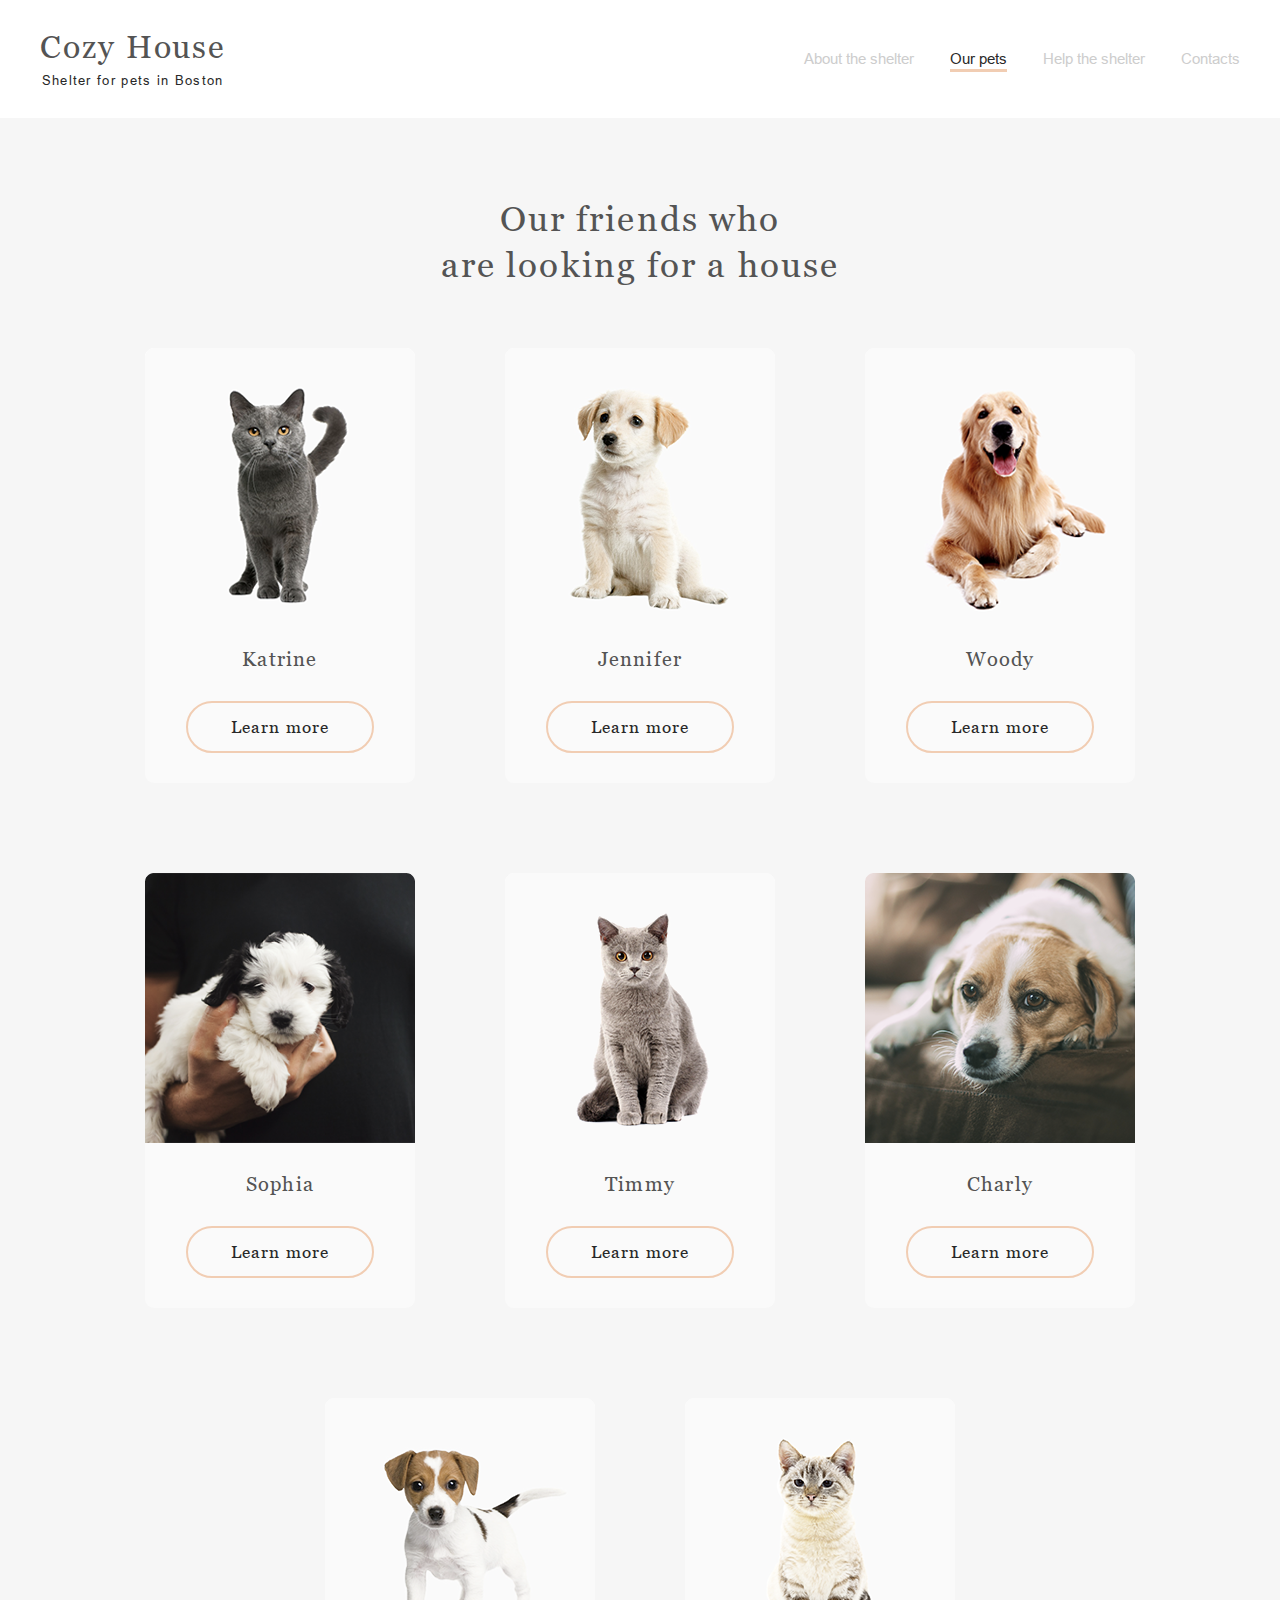
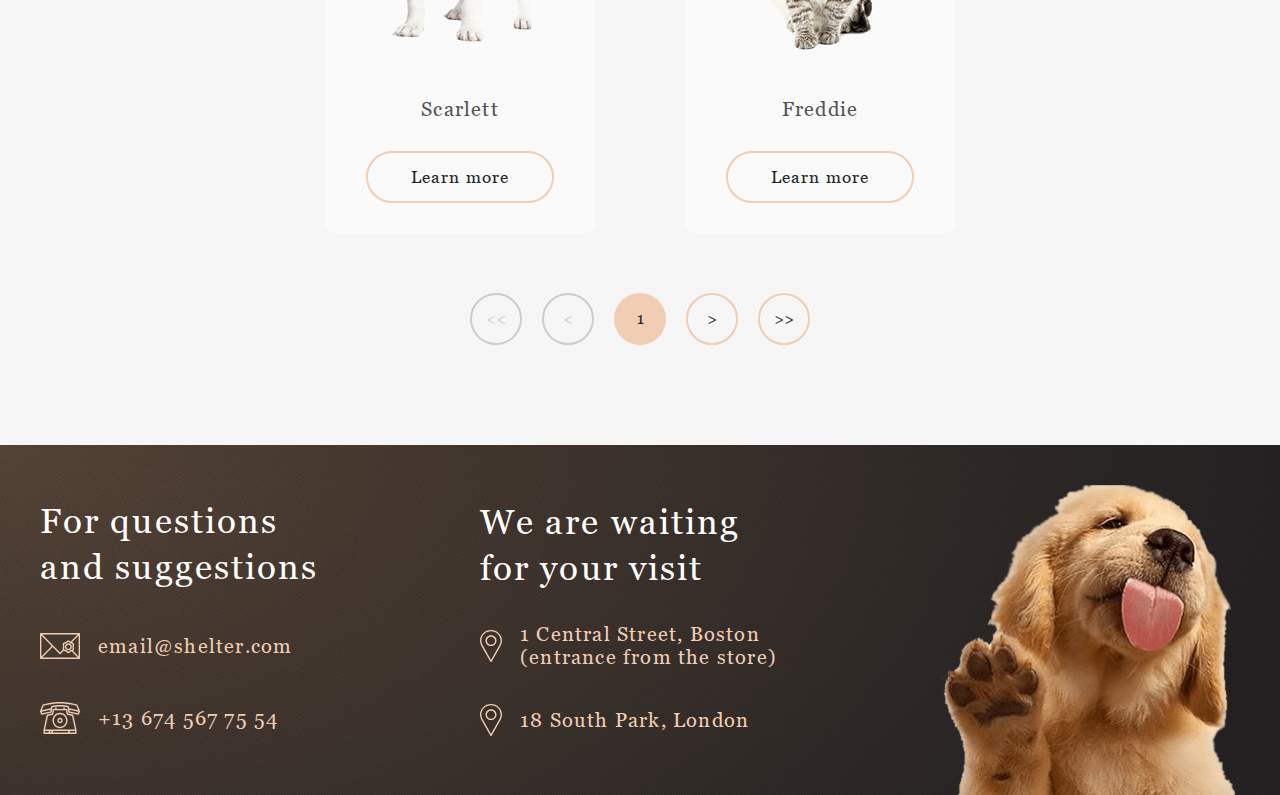
==== commit e1d852d1: "fix: slider" ====
--- a/pages/pets/index.html
+++ b/pages/pets/index.html
@@ -25,13 +25,23 @@
         <div class="header__inner">
           <div class="logo">
             <a href="../main/index.html" class="logo__link logo__link--our-friends">
-              <span class="logo__title logo__title--our-friends">Cozy House</span>
+              <span class="logo__title logo__title--our-friends ">Cozy House</span>
               <span class="logo__subtitle p logo__subtitle--our-friends">
                 Shelter for pets in Boston
               </span>
             </a>
           </div>
+          <div class="background-hidden visually-hidden"></div>
           <nav class="nav">
+
+            <div class="logo visually-hidden logo__mobile">
+              <a href="../main/index.html" class="logo__link logo__link--our-friends">
+                <span class="logo__title logo__title--our-friends logo__title--our-friends-mob">Cozy House</span>
+                <span class="logo__subtitle p logo__subtitle--our-friends logo__subtitle--our-friends-mob">
+                  Shelter for pets in Boston
+                </span>
+              </a>
+            </div>
             <ul class="list-reset p nav__list ">
               <li class="nav__item ">
                 <a class="nav__link nav__link--our-friends" href="../main/index.html">About the shelter</a>
@@ -49,13 +59,14 @@
           </nav>
         </div>
       </div>
-      <a class="burger">
+      <a class="burger burger--pets">
         <span></span>
         <span></span>
         <span></span>
       </a>
     </header>
     <main class="main">
+      <div class="background-hidden visually-hidden"></div>
       <section class="our-friend section-offset">
         <div class="container">
           <div class="our-friend-inner">
@@ -66,7 +77,10 @@
             </h3>
             <div class="our-friend-slider">
               <ul class="list-reset card-list">
-                <li class="card-item">
+                <div class="all-pets">
+
+                </div>
+                <!-- <li class="card-item">
                   <img src="../../assets/img2/pets-katrine.png" alt="Cat" class="card-img">
                   <h4>
                     Katrine
@@ -137,7 +151,7 @@
                   <a href="" class="card-btn">
                     Learn more
                   </a>
-                </li>
+                </li> -->
               </ul>
             </div>
             <div class="our-friend-buttons">
@@ -226,8 +240,40 @@
         </div>
       </div>
     </footer>
-
+    <!-- Модалка  -->
+    <div class="overlay">
+      <!-- <div class="modal">
+        <button class="modal__close">✕</button>
+        <img class="modal__image" src="../../assets/img/pets-jennifer.png" alt="jennifer">
+        <div class="modal__text">
+          <h3 class="modal__title">Jennifer</h3>
+          <h4 class="modal__subtitle">Dog - Labrador</h4>
+          <h5 class="modal__description">Jennifer is a sweet 2 months old Labrador that is patiently waiting to find a
+            new forever home. This girl really enjoys
+            being able to go outside to run and play, but won't hesitate to play up a storm in the house if she has all
+            of her
+            favorite toys.</h5>
+          <ul class="list-reset modal__list">
+            <li class="modal__item">
+              <p class="modal__age"> <span>Age:</span> 2 months</p>
+            </li>
+            <li class="modal__item">
+              <p class="modal__inoculations"><span>Inoculations:</span> none</p>
+            </li>
+            <li class="modal__item">
+              <p class="modal__diseases"><span>Diseases:</span> none</p>
+            </li>
+            <li class="modal__item">
+              <p class="modal__parasites"><span>Parasites:</span> none</p>
+            </li>
+          </ul>
+        </div>
+
+      </div> -->
+
+    </div>
   </div>
+  <script src="script.js"></script>
 </body>
 
 </html>--- a/pages/pets/main.css
+++ b/pages/pets/main.css
@@ -7,6 +7,7 @@
   --color-primary-light: rgba(253, 220, 196, 1);
   --color-light-l: #F6F6F6;
   --color-light-s: #FAFAFA;
+  --color-dark: #000000;
   --color-dark-l: rgba(84, 84, 84, 1);
   --color-light-xl: rgba(255, 255, 255, 1);
   --color-dark-3xl: rgba(41, 41, 41, 1);
@@ -16,27 +17,28 @@
 }
 
 
-.custom-checkbox__field:checked + .custom-checkbox__content::after {
+.custom-checkbox__field:checked+.custom-checkbox__content::after {
   opacity: 1;
 }
 
-.custom-checkbox__field:focus + .custom-checkbox__content::before {
+.custom-checkbox__field:focus+.custom-checkbox__content::before {
   outline: 2px solid #f00;
   outline-offset: 2px;
 }
 
-.custom-checkbox__field:disabled + .custom-checkbox__content {
+.custom-checkbox__field:disabled+.custom-checkbox__content {
   opacity: 0.4;
   pointer-events: none;
 }
 
 @font-face {
-    font-family: 'Georgia';
-    src: url('../../assets/fonts/Georgia.woff2') format('woff2');
-    font-weight: normal;
-    font-style: normal;
-    font-display: swap;
-}
+  font-family: 'Georgia';
+  src: url('../../assets/fonts/Georgia.woff2') format('woff2');
+  font-weight: normal;
+  font-style: normal;
+  font-display: swap;
+}
+
 @font-face {
   font-family: "GeorgiaItalic";
   src: url("../../assets/fonts/GeorgiaItalic.woff2") format("woff2");
@@ -44,6 +46,7 @@
   font-display: swap;
   font-style: italic;
 }
+
 @font-face {
   font-family: "Arial";
   src: url("../../assets/fonts/Arial.woff2") format("woff2");
@@ -51,6 +54,7 @@
   font-display: swap;
   font-style: normal;
 }
+
 @font-face {
   font-family: "Arial-ItalicMT";
   src: url("../../assets/fonts/Arial-ItalicMT.woff2") format("woff2");
@@ -58,6 +62,7 @@
   font-display: swap;
   font-style: italic;
 }
+
 html {
   -webkit-box-sizing: border-box;
   box-sizing: border-box;
@@ -77,7 +82,7 @@
 .page {
   height: 100%;
   font-family: var(--font-family, sans-serif);
-  
+
   scroll-behavior: smooth;
 }
 
@@ -131,7 +136,11 @@
   border-radius: 0;
   background-color: #fff;
 }
-.input-reset::-webkit-search-decoration, .input-reset::-webkit-search-cancel-button, .input-reset::-webkit-search-results-button, .input-reset::-webkit-search-results-decoration {
+
+.input-reset::-webkit-search-decoration,
+.input-reset::-webkit-search-cancel-button,
+.input-reset::-webkit-search-results-button,
+.input-reset::-webkit-search-results-decoration {
   display: none;
 }
 
@@ -179,7 +188,8 @@
   padding: 80px 0 100px 0;
 }
 
-p, .p {
+p,
+.p {
   font-family: "Arial", sans-serif;
   font-style: normal;
   font-weight: 400;
@@ -245,10 +255,11 @@
   transition: all 0.3s;
 }
 
-.btn:hover{
+.btn:hover {
   background: var(--color-primary-light);
- transition: all 0.3s;
-}
+  transition: all 0.3s;
+}
+
 .card-btn {
   font-size: 1.0625em;
   line-height: 130%;
@@ -261,7 +272,7 @@
   transition: all 0.3s;
 }
 
-.card-btn:hover{
+.card-btn:hover {
   background-color: var(--color-primary-light);
   transition: all 0.3s;
   border: 2px solid var(--color-primary-light);
@@ -275,21 +286,22 @@
 .header--our-friends {
   background-color: var(--color-light-xl);
   padding: 30px 0;
-  position: fixed;   
+  position: fixed;
   right: 0;
   left: 0;
-  top: 0; 
+  top: 0;
+  z-index: 3;
 }
 
 .header__inner {
-  
-  
-  display: flex;
-  
-  align-items: center;
-  
+
+
+  display: flex;
+
+  align-items: center;
+
   justify-content: space-between;
-  
+
 }
 
 
@@ -300,6 +312,8 @@
   margin: 0;
   color: var(--color-dark-l);
 }
+
+
 .logo__title--our-friends {
   font-family: 'Georgia';
   font-style: normal;
@@ -336,18 +350,19 @@
   line-height: 160%;
   color: var(--color-dark-s);
   transition: all 0.5s;
-  letter-spacing: 0 ;
+  letter-spacing: 0;
   padding-bottom: 2px;
   border-bottom: 3px solid transparent;
 }
 
-.nav__link:hover{
+.nav__link:hover {
   color: var(--color-dark-3xl);
   transition: all 0.5s;
-  padding-bottom: 2px; 
+  padding-bottom: 2px;
   border-bottom: 3px solid var(--color-primary);
-  
-}
+
+}
+
 .nav__link--our-friends:hover::before {
   width: 100%;
   right: auto;
@@ -373,14 +388,27 @@
   height: 2px;
   width: 100%;
   background-color: var(--color-primary);
-  
-}
-.burger--active{
+
+}
+
+.burger--pets span {
+  background-color: var(--color-dark);
+}
+
+
+.burger--active {
   transform: rotate(90deg);
-}
-.nav--active .nav__link{
+
+}
+
+.burger--pets.burger--active span {
+  background-color: var(--color-light-l);
+}
+
+.nav--active .nav__link {
   color: var(--color-dark-s);
 }
+
 .link-active--our-friends {
   font-weight: normal;
   color: var(--color-dark-3xl);
@@ -396,7 +424,7 @@
 
 .our-friend-inner {
   display: flex;
-  
+
   flex-direction: column;
 }
 
@@ -408,35 +436,41 @@
 }
 
 .card-list {
-  
-  display: flex;
-  
-  align-items: center;
-  
+
+  display: flex;
+  align-items: center;
   justify-content: space-between;
   flex-wrap: wrap;
   gap: 30px 40px;
+  overflow-x: hidden;
+}
+
+.all-pets {
+  position: relative;
+  display: flex;
+  flex-wrap: wrap;
+  align-items: center;
+  justify-content: center;
+  left: 0;
+  gap: 90px;
+  transition: all 0.5s;
+
 }
 
 .card-item {
-  
-  
-  display: flex;
-  
-  align-items: center;
-  
+
+  display: flex;
+  align-items: center;
   justify-content: space-between;
-  
   flex-direction: column;
   background-color: var(--color-light-s);
   padding-bottom: 30px;
   border-radius: 9px;
   transition: all 0.3s;
-  background-color: var(--color-light-s)
-  
-}
-
-.card-item:hover{
+
+}
+
+.card-item:hover {
   box-shadow: 0px 2px 35px 14px rgba(13, 13, 13, 0.04);
   transition: all 0.3s;
   background: #FFFFFF;
@@ -449,21 +483,22 @@
 .card-item h4 {
   margin-bottom: 30px;
 }
-.card-item:hover .card-btn{
- border-color: var(--color-primary-light); 
- background-color: var(--color-primary-light);
-transition: all 0.3s;
+
+.card-item:hover .card-btn {
+  border-color: var(--color-primary-light);
+  background-color: var(--color-primary-light);
+  transition: all 0.3s;
 }
 
 
 .btn-slider {
-  
-  
+
+
   display: flex;
   -webkit-box-pack: center;
   -ms-flex-pack: center;
   justify-content: center;
-  
+
   align-items: center;
   width: 52px;
   height: 52px;
@@ -476,7 +511,7 @@
 
 .btn-slider:hover {
   background-color: var(--color-primary);
-  transition: all  0.5s;
+  transition: all 0.5s;
 }
 
 .our-friend__link {
@@ -489,13 +524,13 @@
 }
 
 .our-friend-buttons {
-  
-  
+
+
   display: flex;
   -webkit-box-pack: center;
   -ms-flex-pack: center;
   justify-content: center;
-  
+
   align-items: center;
   gap: 20px;
 }
@@ -506,11 +541,13 @@
   height: 52px;
   border: 2px solid var(--color-dark-s);
   border-radius: 100px;
-  
-}
-[data-state="disabled"]{
+
+}
+
+[data-state="disabled"] {
   cursor: unset;
 }
+
 .btn-slider-active {
   color: var(--color-dark-3xl);
   width: 52px;
@@ -529,10 +566,10 @@
   transition: all 0.3s;
 }
 
-.btn-slider-next:hover{
-background-color:var(--color-primary-light);
-border: 2px solid var(--color-primary-light);
-transition: all 0.3s;
+.btn-slider-next:hover {
+  background-color: var(--color-primary-light);
+  border: 2px solid var(--color-primary-light);
+  transition: all 0.3s;
 }
 
 .footer {
@@ -543,12 +580,14 @@
 .footer-inner {
   display: flex;
   justify-content: space-between;
-  
-}
-.footer-description{
+
+}
+
+.footer-description {
   display: flex;
   gap: 140px;
 }
+
 .footer-title__rigth {
   color: var(--color-light-xl);
   margin-bottom: 40px;
@@ -556,11 +595,13 @@
   letter-spacing: 0.06em;
   width: 300px;
 }
+
 .footer-list__rigth {
   display: flex;
   flex-direction: column;
 }
-.footer-list__rigth .footer-item:first-child{
+
+.footer-list__rigth .footer-item:first-child {
   margin-bottom: 40px;
 }
 
@@ -577,7 +618,7 @@
   flex-direction: column;
 }
 
-.footer-list__center .footer-item:first-child{
+.footer-list__center .footer-item:first-child {
   margin-bottom: 35px;
 }
 
@@ -585,12 +626,13 @@
   display: flex;
 }
 
-.footer-item{
-  display: flex;
-  align-items: center;
-  justify-content:left;
-}
-.footer-link-title{
+.footer-item {
+  display: flex;
+  align-items: center;
+  justify-content: left;
+}
+
+.footer-link-title {
   font-size: 1.25em;
   line-height: 115%;
   display: flex;
@@ -605,12 +647,11 @@
   letter-spacing: 0.06em;
   text-align: left;
 }
-.footer-link:hover{
- color: var(--color-primary-light);
-}
-
-.footer-img{
+
+.footer-link:hover {
+  color: var(--color-primary-light);
+}
+
+.footer-img {
   max-width: 300px;
-}
-
-
+}--- a/pages/pets/media768px.css
+++ b/pages/pets/media768px.css
@@ -1,196 +1,240 @@
-
-
-@media( max-width: 1200px){
- .section-offset {
-  padding: 200px 0 75px 0;
+@media(max-width: 1200px) {
+  :root {
+    --container-offset: 30px;
+  }
+
+  .section-offset {
+    padding: 200px 0 75px 0;
+  }
+
+  .card-list {
+    gap: 40px;
+  }
+
+
+
+  .card-item:nth-child(n + 7) {
+    display: none;
+  }
+
+  .header {
+    padding: 30px 0 30px 0;
+  }
+
+  .center {
+    text-align: center;
+    margin-bottom: 30px;
+  }
+
+  .logo {
+    z-index: 999;
+  }
+
+
+  .background-hidden {
+    position: fixed;
+    bottom: 0;
+    right: 0;
+    left: 0;
+    top: 0;
+    background: rgba(41, 41, 41, 0.6);
+    cursor: pointer;
+    width: 100%;
+    height: 100%;
+    z-index: 1;
+    transition: all 0.5s;
+  }
+
+  .nav__item {
+    margin-top: 0;
+  }
+
+  .our-friend-slider {
+    margin: 0 auto;
+    margin-bottom: 40px;
+  }
+
+  .card-list {
+    justify-content: center;
+    gap: 30px 40px;
+  }
+
+  .site-container {
+    position: relative;
+
+  }
+
+  .logo {
+    z-index: 999;
+  }
+
+  .hero {
+    padding-top: 150px;
+  }
+
+  .hero-inner {
+    flex-wrap: wrap;
+
+  }
+
+  .hero__description {
+    display: flex;
+    flex-direction: column;
+    margin: 0 auto;
+    margin-bottom: 100px;
+  }
+
+  .hero-title {
+    margin-top: 0;
+  }
+
+  .hero__link {
+    margin: 0 auto;
+  }
+
+  .hero-img {
+    max-width: 570px;
+    margin-left: auto;
+  }
+
+  .footer-description {
+    gap: 40px;
+  }
+
+  .footer-inner {
+    flex-direction: column;
+    align-items: center;
+    gap: 65px;
+  }
+
+  .footer-title__rigth,
+  .footer-title__center {
+    margin-top: 0;
+  }
+
+  .footer {
+    padding-top: 30px;
+  }
+
 }
-  .card-list{
-  gap: 40px;
-  }
-  .footer-description{
-    gap: 40px;
-  }
-  .footer-inner{
-  flex-direction: column;
-  align-items: center;
-  gap: 65px;
-  }
+
+
+
+@media (max-width: 760px) {
+  :root {
+    --container-offset: 10px;
+  }
+
+  h2,
+  h3 {
+    font-size: calc(25px + 16 * ((100vw - 320px) / (1280 - 320)));
+    ;
+    line-height: 130%;
+  }
+
+  .burger {
+    display: flex;
+  }
+
+
+  .section-offset {
+    padding: 162px 0 42px 0;
+  }
+
+  .nav {
+    position: absolute;
+    top: 0;
+    width: 320px;
+    z-index: 1;
+    background: var(--color-dark-3xl);
+    background-size: cover;
+    right: -100%;
+    transition: all 0.5s;
+    z-index: 3;
+
+  }
+
+  .logo__mobile {
+    z-index: 3;
+    position: absolute;
+    left: 10px;
+    top: 30px;
+  }
+
+  .logo__link--our-friends,
+  .logo__title--our-friends-mob,
+  .logo__subtitle--our-friends-mob {
+    color: var(--color-dark-s);
+  }
+
+  .nav__list {
+    background: var(--color-dark-3xl);
+    flex-direction: column;
+    padding-top: 247px;
+    padding-bottom: 237px;
+    width: 320px;
+    margin-left: auto;
+    color: var(--color-dark-s);
+  }
+
   .nav__item {
-    margin-top: 0; 
-}
-
-}
-@media( max-width: 968px){
-:root{
---container-offset: 30px;
-}
-.card-item:nth-child(n + 7)  {
-  display: none;
-}
-
-
-.header {
-    padding: 30px 0 30px 0;
+    font-size: 2rem;
+    line-height: 160%;
+  }
+
+  .nav--active {
+    right: 0;
+    transition: all 0.5s;
   }
 
   .center {
-  text-align: center;
-  margin-bottom: 30px;
-}
-.our-friend-slider{
-  margin: 0 auto;
-  margin-bottom: 40px;
-}
- .card-list{
-   justify-content: center;
-   gap: 30px 40px;
- }
-
-
-
-.footer-title__rigth,
-.footer-title__center {
-margin-top: 0;
-}
-.footer{
-  padding-top: 30px;
-}
-}
-@media (max-width: 768px) {
-
-.site-container{
-  position: relative;
-  /* overflow-x: hidden; */
-}
-
-.logo{
-  z-index: 999;
-}
-
-.hero{
-  padding-top: 150px;
-}
-
-.hero-inner {
-  flex-wrap: wrap;
-  
- }
-
-.hero__description {
-  display: flex;
-  flex-direction: column;
-  margin: 0 auto;
-  margin-bottom: 100px;
-}
-
-
-
-.hero-title {
-  margin-top: 0;
-}
-
-
-.hero__link {
-  margin: 0 auto;
-}
-
-.hero-img {
-  max-width: 570px;
-  margin-left: auto;
-}
-
-
-}
-
-
-
-@media (max-width: 760px){
-:root {
-    --container-offset: 10px;
- }
-h2, h3{
-  font-size: calc(25px + 16 * ((100vw - 320px) / (1280 - 320)));;
-  line-height: 130%;
-}
-.burger{
-  display: flex;
-}
-
-
-.section-offset {
-  padding: 162px 0 42px 0;
-}
-.nav {
-  position: absolute;
-  top: 0;
-  width: 320px;
-  z-index: 1;
-  background: var(--color-dark-3xl);
-  background-size: cover;
-  right: -100%;
-  transition: all 0.5s;
-
-}
-
-.nav__list{
-  flex-direction: column;
-  padding: 248px 0;
-
-}
-.nav__item {
-  font-size: 2rem;
-  line-height: 160%;
-}
-
-.nav--active {
-  right: 0;
-  transition: all 0.5s;
-}
-
-.center{
-  margin-bottom: 40px;
-}
-.our-friend-slider {
-  flex-direction: column;
-  margin-bottom: 43px;
-}
-
-
-.card-list {
-     margin-bottom: 0;
-}
-
-.card-item:nth-child(n + 4)  {
-  display: none;
-}
-
-.our-friend-buttons{
-  gap: 10px;
-}
-.footer-inner{
-  gap: 40px;
-}
-.footer-description {
-  flex-direction: column;
-  text-align: center;
-  align-items: center;
-  gap: 40px;
-}
-.footer-list__rigth{
-  align-items: center;
-
-}
-
-.footer-title__center{
-  margin: 0 0 38px 0;
-  width: 294px;
-}
-
-.footer-img {
+    margin-bottom: 40px;
+  }
+
+  .our-friend-slider {
+    flex-direction: column;
+    margin-bottom: 43px;
+  }
+
+
+  .card-list {
+    margin-bottom: 0;
+  }
+
+  .card-item:nth-child(n + 4) {
+    display: none;
+  }
+
+  .our-friend-buttons {
+    gap: 10px;
+  }
+
+  .footer-inner {
+    gap: 40px;
+  }
+
+  .footer-description {
+    flex-direction: column;
+    text-align: center;
+    align-items: center;
+    gap: 40px;
+  }
+
+  .footer-list__rigth {
+    align-items: center;
+
+  }
+
+  .footer-title__center {
+    margin: 0 0 38px 0;
+    width: 294px;
+  }
+
+  .footer-img {
     max-width: 260px;
-}
-.footer-list__center .footer-item:first-child {
+  }
+
+  .footer-list__center .footer-item:first-child {
     margin-bottom: 40px;
-}
-}
-
+  }
+}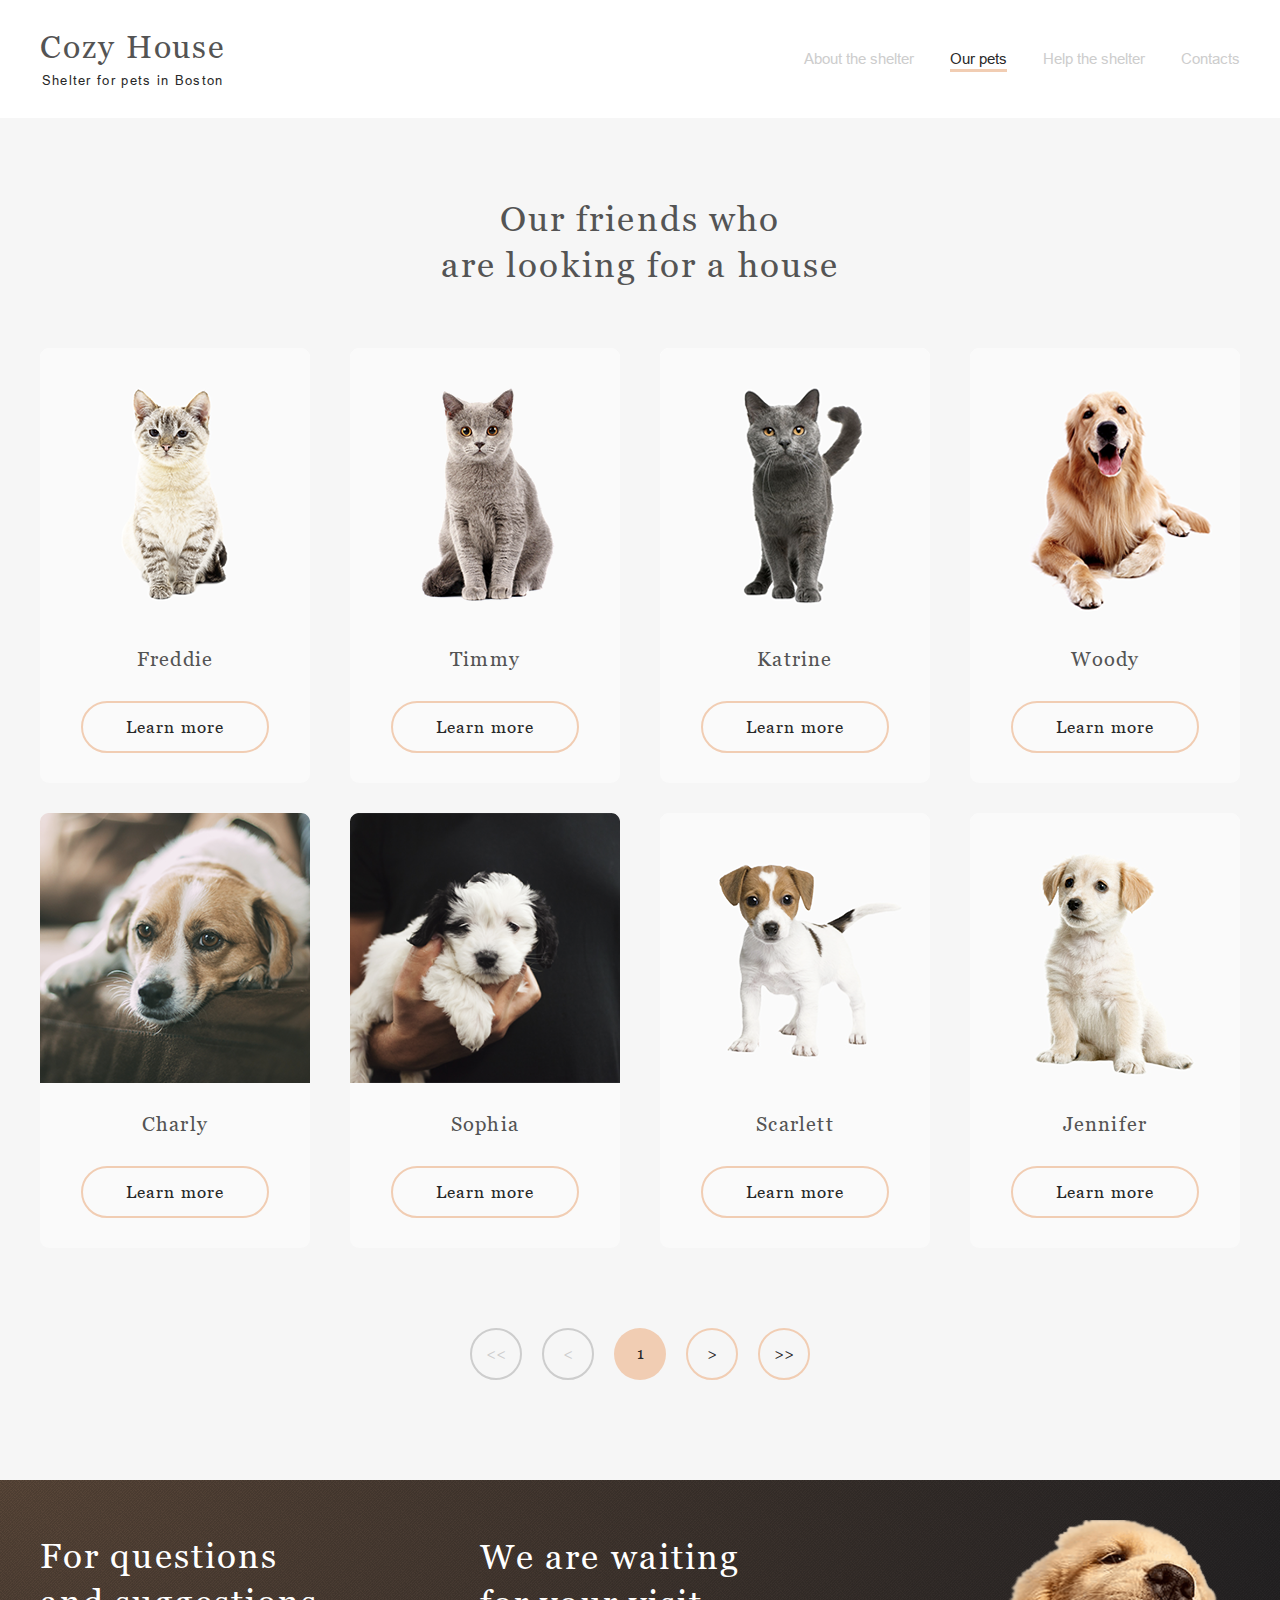
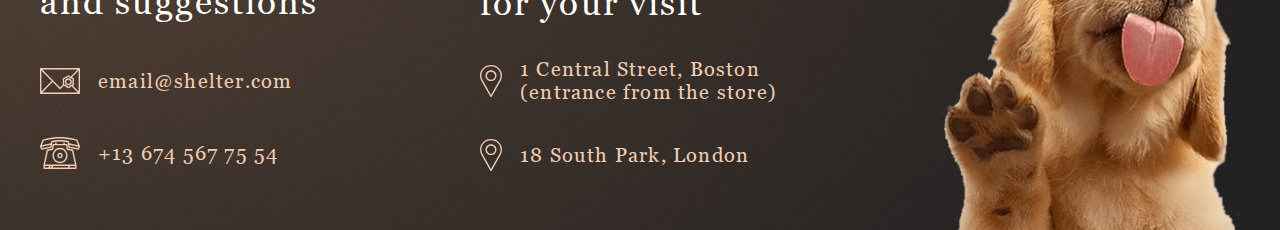
==== commit 820db6f7: "fix: slider" ====
--- a/pages/pets/index.html
+++ b/pages/pets/index.html
@@ -15,6 +15,7 @@
   <link rel="stylesheet" href="vendor.css">
   <link rel="stylesheet" href="main.css">
   <link rel="stylesheet" href="media768px.css">
+  <link rel="stylesheet" href="modal.css">
   <script defer src="script.js"></script>
 </head>
 
@@ -155,19 +156,19 @@
               </ul>
             </div>
             <div class="our-friend-buttons">
-              <button class="btn-reset btn-slider-prev" data-state="disabled">
+              <button class="btn-reset btn-slider-prev first">
                 &lt;&lt;
               </button>
-              <button class="btn-reset btn-slider-prev" data-state="disabled">
+              <button class="btn-reset btn-slider-prev prev">
                 &lt;
               </button>
-              <button class="btn-reset btn-slider-active">
+              <button class="btn-reset btn-slider-active number">
                 1
               </button>
-              <button class="btn-reset btn-slider-next">
+              <button class="btn-reset btn-slider-next next">
                 &gt;
               </button>
-              <button class="btn-reset btn-slider-next">
+              <button class="btn-reset btn-slider-next all">
                 &gt;&gt;
               </button>
 
@@ -242,7 +243,7 @@
     </footer>
     <!-- Модалка  -->
     <div class="overlay">
-      <!-- <div class="modal">
+      <!-- <div class="modal moda">
         <button class="modal__close">✕</button>
         <img class="modal__image" src="../../assets/img/pets-jennifer.png" alt="jennifer">
         <div class="modal__text">
--- a/pages/pets/main.css
+++ b/pages/pets/main.css
@@ -436,13 +436,17 @@
 }
 
 .card-list {
-
   display: flex;
   align-items: center;
   justify-content: space-between;
   flex-wrap: wrap;
   gap: 30px 40px;
   overflow-x: hidden;
+  width: 120rem;
+  height: 920px;
+  overflow: hidden;
+  -webkit-transition: 0.5s all ease-in;
+  transition: 0.5s all ease-in;
 }
 
 .all-pets {
@@ -450,15 +454,18 @@
   display: flex;
   flex-wrap: wrap;
   align-items: center;
-  justify-content: center;
+  justify-content: space-between;
   left: 0;
-  gap: 90px;
   transition: all 0.5s;
-
+  gap: 30px 40px;
+  width: 1920px;
+  height: 8928px;
+  overflow: hidden;
+  align-content: flex-start;
 }
 
 .card-item {
-
+  align-content: flex-start;
   display: flex;
   align-items: center;
   justify-content: space-between;
@@ -535,18 +542,9 @@
   gap: 20px;
 }
 
-.btn-slider-prev {
-  color: var(--color-dark-s);
-  width: 52px;
-  height: 52px;
-  border: 2px solid var(--color-dark-s);
-  border-radius: 100px;
-
-}
-
-[data-state="disabled"] {
-  cursor: unset;
-}
+
+
+
 
 .btn-slider-active {
   color: var(--color-dark-3xl);
@@ -557,6 +555,7 @@
   cursor: unset;
 }
 
+.btn-slider-prev,
 .btn-slider-next {
   color: var(--color-dark-3xl);
   width: 52px;
@@ -566,10 +565,22 @@
   transition: all 0.3s;
 }
 
+.btn-slider-prev:hover,
 .btn-slider-next:hover {
   background-color: var(--color-primary-light);
   border: 2px solid var(--color-primary-light);
   transition: all 0.3s;
+}
+
+.button__of {
+  cursor: unset;
+  border-color: #CDCDCD;
+  color: #CDCDCD;
+}
+
+.button__of:hover {
+  background-color: transparent;
+  border-color: var(--color-dark-s);
 }
 
 .footer {
--- a/pages/pets/media768px.css
+++ b/pages/pets/media768px.css
@@ -9,12 +9,6 @@
 
   .card-list {
     gap: 40px;
-  }
-
-
-
-  .card-item:nth-child(n + 7) {
-    display: none;
   }
 
   .header {
@@ -57,6 +51,8 @@
   .card-list {
     justify-content: center;
     gap: 30px 40px;
+    height: 1365px;
+    width: 580px;
   }
 
   .site-container {
@@ -197,13 +193,17 @@
   }
 
 
+
   .card-list {
     margin-bottom: 0;
-  }
-
-  .card-item:nth-child(n + 4) {
-    display: none;
-  }
+
+    justify-content: center;
+    gap: 30px 40px;
+    height: 1365px;
+    width: 270px;
+
+  }
+
 
   .our-friend-buttons {
     gap: 10px;
--- a/pages/pets/modal.css
+++ b/pages/pets/modal.css
@@ -0,0 +1,183 @@
+.overlay {
+  display: none;
+}
+
+.overlay-active {
+  padding: 30px;
+  display: flex;
+  align-items: center;
+  justify-content: center;
+  cursor: pointer;
+  position: fixed;
+  width: 100%;
+  top: 0;
+  right: 0;
+  left: 0;
+  bottom: 0;
+  overflow-y: auto;
+  background: rgba(41, 41, 41, 0.6);
+
+}
+
+.modal {
+  display: flex;
+  position: absolute;
+  top: 200px;
+  max-width: 900px;
+  border-radius: 12px;
+  cursor: auto;
+  background: var(--color-light-s);
+  border-radius: 9px;
+  box-shadow: 0px 2px 35px 14px rgba(13, 13, 13, 0.04);
+}
+
+
+.modal__close {
+  position: absolute;
+  top: -50px;
+  right: -50px;
+  border: 2px solid #F1CDB3;
+  display: flex;
+  justify-content: center;
+  align-items: center;
+  width: 52px;
+  height: 52px;
+  background-color: transparent;
+  border-radius: 100%;
+  font-size: 18px;
+  cursor: pointer;
+  transition: all 0.3s;
+}
+
+.modal__close:hover {
+  background-color: var(--color-primary);
+  transition: all 0.3s;
+}
+
+.modal__image {
+  min-width: 500px;
+  border-radius: 9px 0px 0px 9px;
+}
+
+.modal__text {
+  padding: 50px 20px 20px 30px;
+  color: var(--color-dark);
+}
+
+.modal__title {
+  color: var(--color-dark);
+  margin-bottom: 10px;
+}
+
+.modal__subtitle {
+  color: var(--color-dark);
+  margin-bottom: 40px;
+}
+
+.modal__description {
+  color: var(--color-dark);
+  margin-bottom: 40px;
+  font-weight: 400;
+  font-size: 15px;
+  line-height: 110%;
+  letter-spacing: 0.06em;
+}
+
+.modal__list {
+
+  display: flex;
+  flex-direction: column;
+  gap: 10px;
+
+}
+
+
+.modal__item {
+  position: relative;
+  padding-left: 14px;
+}
+
+.modal__item::before {
+  display: block;
+  position: absolute;
+  content: '';
+  width: 4px;
+  height: 4px;
+  left: 0;
+  top: 7px;
+  background-color: var(--color-primary);
+  border-radius: 100%;
+}
+
+.modal__item p {
+  font-family: 'Georgia';
+  font-size: 15px;
+  line-height: 110%;
+  letter-spacing: 0.06em;
+}
+
+.modal__item p span {
+  font-weight: 700;
+}
+
+@media(max-width: 1279px) {
+
+  .modal {
+    max-width: 630px;
+  }
+
+  .modal__image {
+    min-width: 350px;
+  }
+
+  .modal__text {
+    padding: 10px;
+  }
+
+  .modal__subtitle {
+    margin-bottom: 10px;
+  }
+
+  .modal__description {
+    font-size: 13px;
+    margin-bottom: 20px;
+  }
+
+  .modal__list {
+    gap: 5px;
+
+  }
+}
+
+@media(max-width: 760px) {
+
+  .modal {
+    max-width: 240px;
+  }
+
+  .modal__image {
+    display: none;
+  }
+
+  .modal__close {
+    top: -50px;
+    right: -25px;
+  }
+
+  .modal__text {
+    padding: 10px;
+  }
+
+  .modal__subtitle {
+    text-align: center;
+  }
+
+  .modal__description {
+    text-align: justify;
+  }
+
+  .modal__list {
+    gap: 5px;
+
+  }
+}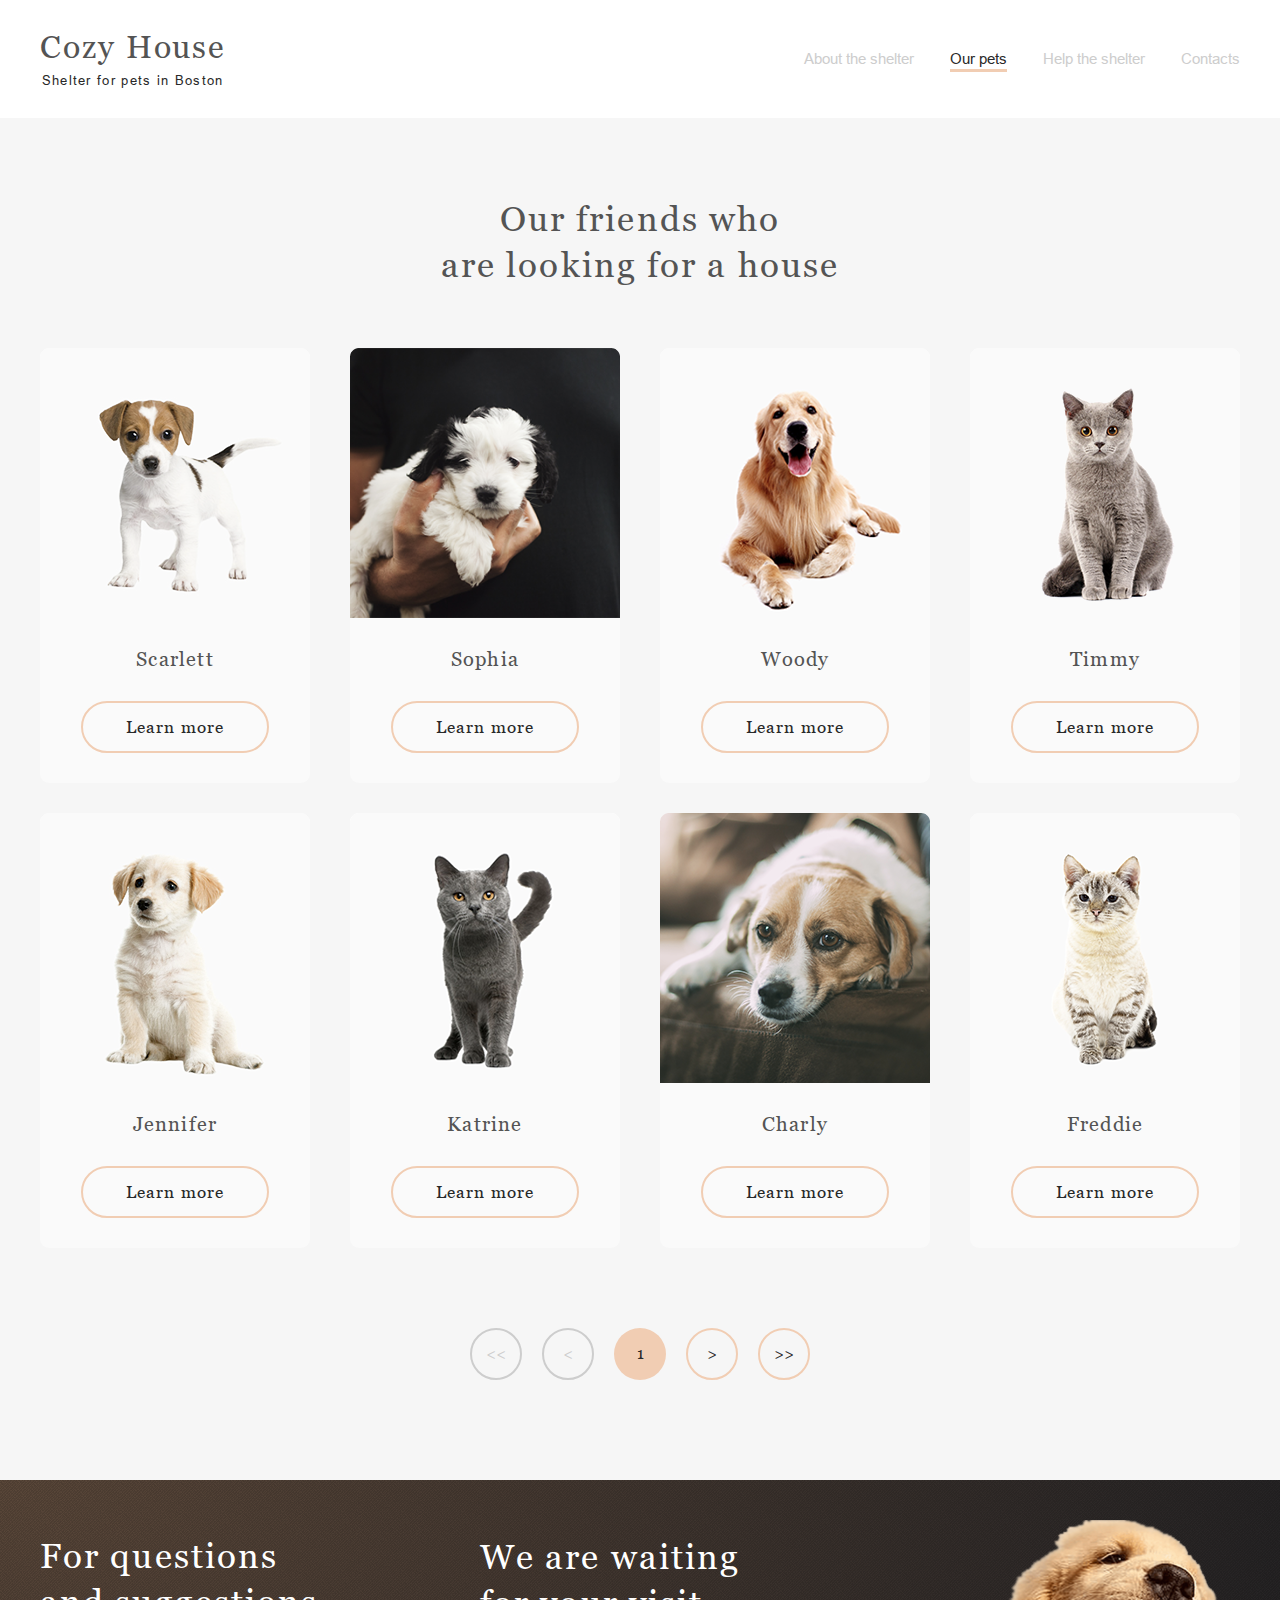
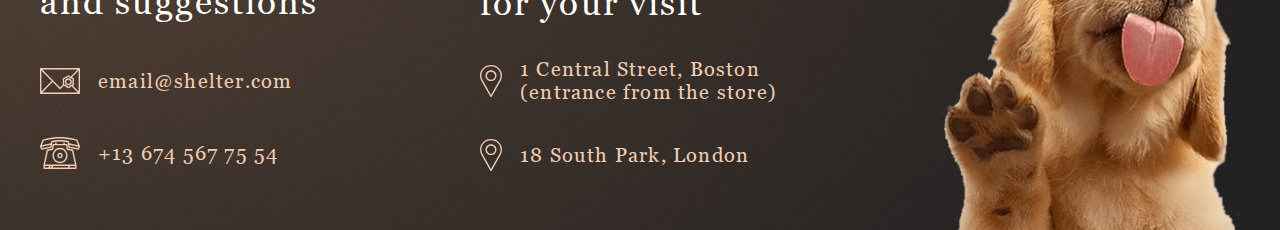
==== commit 8102e8c0: "fix: slider" ====
--- a/pages/pets/index.html
+++ b/pages/pets/index.html
@@ -156,10 +156,10 @@
               </ul>
             </div>
             <div class="our-friend-buttons">
-              <button class="btn-reset btn-slider-prev first">
+              <button class="btn-reset btn-slider-prev first button__of">
                 &lt;&lt;
               </button>
-              <button class="btn-reset btn-slider-prev prev">
+              <button class="btn-reset btn-slider-prev prev button__of">
                 &lt;
               </button>
               <button class="btn-reset btn-slider-active number">
